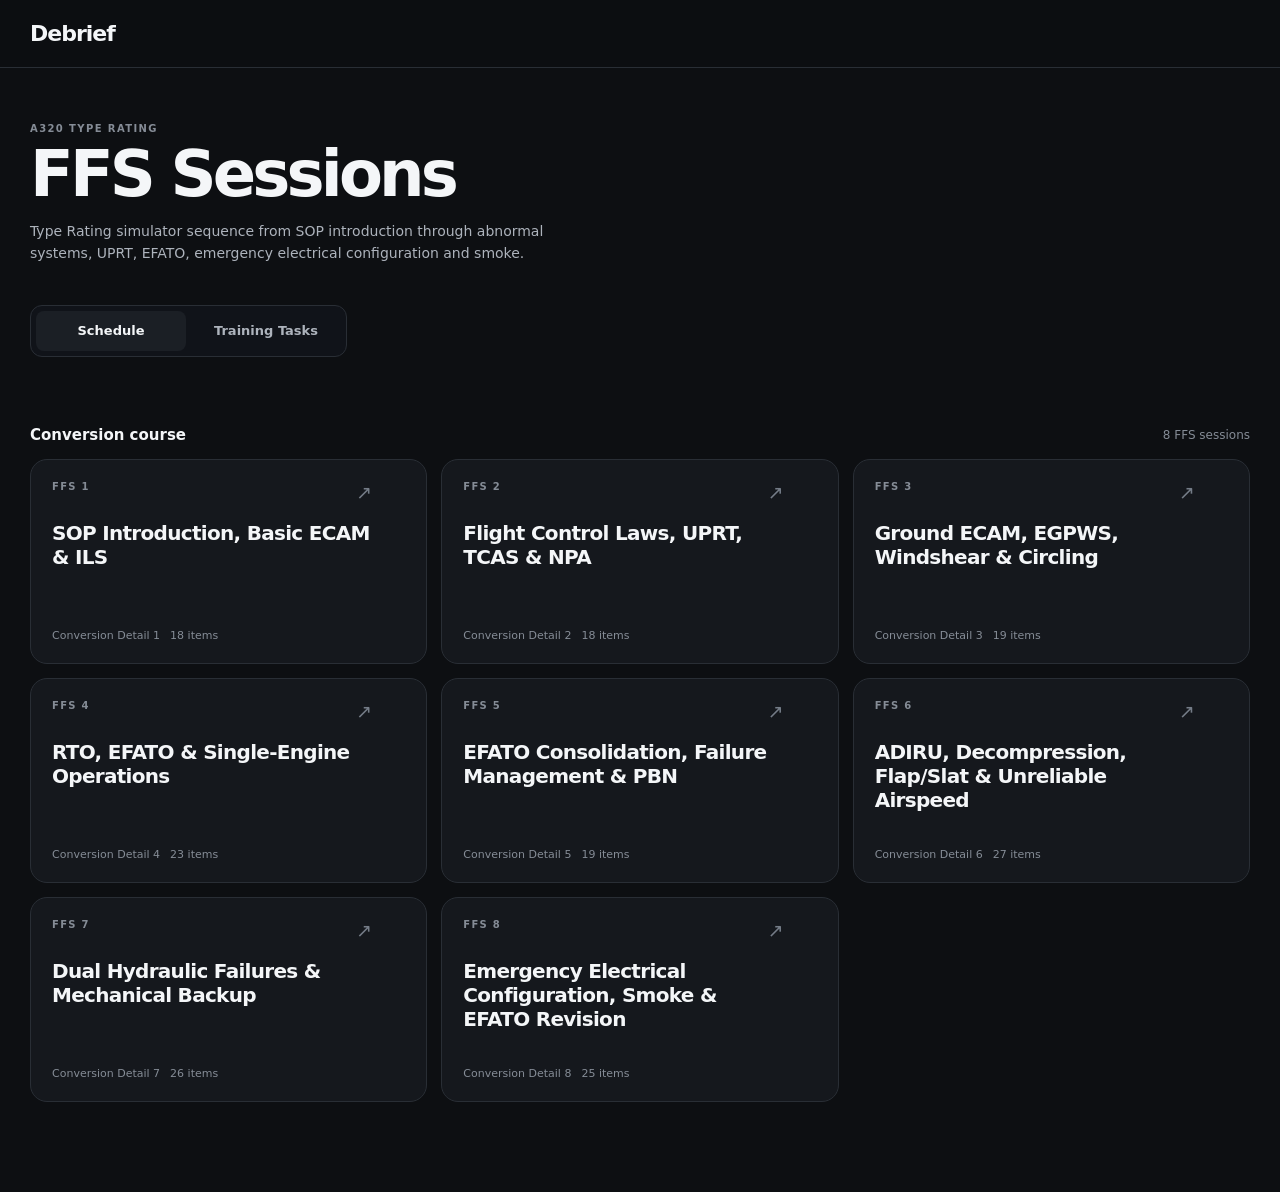
==== demo.html @ 4d3a2e74 "Add Reveal presentation landing page" ====
<!DOCTYPE html>
<html lang="en">
<head>
<meta charset="UTF-8">
<meta
  name="viewport"
  content="width=device-width, initial-scale=1.0, viewport-fit=cover"
>
<title>Debrief</title>

<link rel="stylesheet" href="styles.css">
</head>

<body>

<header class="topbar">

  <div
    class="brand"
    id="brand"
  >
    Debrief
  </div>

  <div class="top-actions">

    <button
      class="btn ghost"
      id="dashboardButton"
      style="display:none"
    >
      Dashboard
    </button>

  </div>

</header>


<main>


<!-- ================================================= -->
<!-- DASHBOARD -->
<!-- ================================================= -->

<section
  id="dashboardView"
  class="view active"
>

<div class="dashboard">

  <div class="hero">

    <div class="eyebrow">
      A320 Type Rating
    </div>

    <h1>
      FFS Sessions
    </h1>

    <p>
      Type Rating simulator sequence from SOP introduction
      through abnormal systems, UPRT, EFATO,
      emergency electrical configuration and smoke.
    </p>

  </div>


  <div
    class="dashboard-tabs"
    role="tablist"
    aria-label="Dashboard sections"
  >

    <button
      class="dashboard-tab active"
      type="button"
      data-dashboard-tab="schedule"
      role="tab"
      aria-selected="true"
    >
      Schedule
    </button>

    <button
      class="dashboard-tab"
      type="button"
      data-dashboard-tab="tasks"
      role="tab"
      aria-selected="false"
    >
      Training Tasks
    </button>

  </div>


  <section
    class="dashboard-panel active"
    id="schedulePanel"
  >

    <div class="section-head">

      <h2>
        Conversion course
      </h2>

      <span>
        8 FFS sessions
      </span>

    </div>


    <div
      class="cards"
      id="sessionCards"
    >
    </div>

  </section>


  <section
    class="dashboard-panel"
    id="tasksPanel"
  >

    <div class="section-head">

      <h2>
        Training task matrix
      </h2>

      <span id="taskCount">
      </span>

    </div>

    <div
      class="task-matrix"
      id="taskMatrix"
    >
    </div>

  </section>

</div>

</section>



<!-- ================================================= -->
<!-- SESSION -->
<!-- ================================================= -->

<section
  id="sessionView"
  class="view"
>

<div class="session-shell">


  <div class="session-head">

    <div>

      <div
        class="eyebrow"
        id="sessionEyebrow"
      >
      </div>

      <div
        class="session-title"
        id="sessionTitle"
      >
      </div>

      <div
        class="session-route"
        id="sessionRoute"
      >
      </div>

    </div>


    <div class="legend">

      <span>
        <i class="legend-dot blue"></i>
        Briefing / setup
      </span>

      <span>
        <i class="legend-dot green"></i>
        Passed
      </span>

      <span>
        <i class="legend-dot red"></i>
        Not passed
      </span>

      <span>
        <i class="legend-bar"></i>
        Reposition
      </span>

    </div>

  </div>


  <div class="mobile-scroll-hint">
    Swipe horizontally to follow the session →
  </div>


  <div
    class="timeline-scroll"
    id="timelineScroll"
  >

    <div
      class="timeline"
      id="timeline"
    >

      <div
        class="flight-area"
        id="flightArea"
      >
      </div>

    </div>

  </div>

</div>

</section>


</main>



<!-- ================================================= -->
<!-- READ ONLY SIDE PANEL -->
<!-- ================================================= -->

<aside
  class="drawer"
  id="drawer"
>

  <div class="drawer-top">

    <div>

      <div
        class="eyebrow"
        id="drawerEyebrow"
      >
      </div>

      <h3
        id="drawerTitle"
      >
      </h3>

    </div>


    <button
      class="btn icon"
      id="drawerClose"
      aria-label="Close"
    >
      ×
    </button>

  </div>


  <div
    class="drawer-body"
    id="drawerBody"
  >
  </div>

</aside>



<script src="lesson-data.js"></script>
<script src="app.js"></script>

</body>
</html>
---- styles.css ----
:root {
  --bg: #0d0f12;
  --panel: #15181d;
  --panel-hover: #1b1f25;
  --panel-soft: #111419;

  --text: #f4f6f8;
  --muted: #858c96;
  --muted-light: #adb3bc;

  --border: #292e35;
  --border-light: #373d46;

  --green: #43c982;
  --green-soft: rgba(67, 201, 130, .12);

  --red: #ef6969;
  --red-soft: rgba(239, 105, 105, .12);

  --blue: #71a8ff;
  --blue-soft: rgba(113, 168, 255, .12);

  --reposition: #8bdfb2;
  --reposition-bg: rgba(139, 223, 178, .11);

  --radius: 17px;
}

* {
  box-sizing: border-box;
}

html {
  scroll-behavior: smooth;
}

body {
  margin: 0;

  background: var(--bg);
  color: var(--text);

  font-family:
    Inter,
    ui-sans-serif,
    system-ui,
    -apple-system,
    BlinkMacSystemFont,
    "Segoe UI",
    sans-serif;
}

button {
  font: inherit;
  cursor: pointer;
  -webkit-tap-highlight-color: transparent;
}

button:focus-visible {
  outline: 2px solid var(--blue);
  outline-offset: 2px;
}

.view {
  display: none;
}

.view.active {
  display: block;
}


/* ================================================= */
/* TOP BAR */
/* ================================================= */

.topbar {
  height: 68px;

  position: sticky;
  top: 0;
  z-index: 50;

  padding: 0 30px;

  display: flex;
  align-items: center;
  justify-content: space-between;

  background: rgba(13, 15, 18, .9);

  backdrop-filter: blur(18px);

  border-bottom: 1px solid var(--border);
}

.brand {
  font-size: 22px;
  font-weight: 760;

  letter-spacing: -.045em;

  cursor: pointer;
}

.top-actions {
  display: flex;
  align-items: center;
  gap: 8px;
}

.btn {
  min-height: 39px;

  padding: 0 14px;

  border: 1px solid var(--border-light);
  border-radius: 9px;

  background: var(--panel);
  color: var(--text);

  font-weight: 650;
}

.btn:hover {
  background: var(--panel-hover);
}

.btn.ghost {
  background: transparent;
}

.btn.icon {
  width: 40px;
  padding: 0;

  display: grid;
  place-items: center;

  font-size: 20px;
}


/* ================================================= */
/* SHARED */
/* ================================================= */

.eyebrow {
  margin-bottom: 9px;

  color: var(--muted);

  font-size: 10px;
  font-weight: 760;

  text-transform: uppercase;
  letter-spacing: .14em;
}

h1 {
  margin: 0;

  font-size: clamp(40px, 5vw, 66px);

  line-height: .97;

  font-weight: 740;

  letter-spacing: -.06em;
}


/* ================================================= */
/* DASHBOARD */
/* ================================================= */

.dashboard {
  max-width: 1280px;

  margin: 0 auto;

  padding: 55px 30px 90px;
}

.hero {
  margin-bottom: 40px;
}

.hero p {
  max-width: 570px;

  margin: 15px 0 0;

  color: var(--muted-light);

  font-size: 14px;
  line-height: 1.6;
}

.dashboard-tabs {
  display: inline-grid;
  grid-template-columns: repeat(2, minmax(150px, 1fr));
  gap: 5px;
  margin: 0 0 26px;
  padding: 5px;
  border: 1px solid var(--border);
  border-radius: 12px;
  background: #101319;
}

.dashboard-tab {
  min-height: 40px;
  padding: 0 16px;
  border: 0;
  border-radius: 8px;
  background: transparent;
  color: var(--muted-light);
  font-size: 13px;
  font-weight: 740;
}

.dashboard-tab.active {
  color: var(--text);
  background: var(--panel-hover);
}

.dashboard-panel {
  display: none;
}

.dashboard-panel.active {
  display: block;
}

.task-matrix {
  overflow: hidden;
  overflow-x: auto;
  border: 1px solid var(--border);
  border-radius: var(--radius);
  background: var(--panel);
}

.task-table {
  width: 100%;
  min-width: 1120px;
  border-collapse: collapse;
}

.task-table th {
  position: sticky;
  top: 68px;
  z-index: 2;
  padding: 12px 13px;
  border-bottom: 1px solid var(--border);
  background: #101319;
  color: var(--muted);
  font-size: 9px;
  font-weight: 780;
  letter-spacing: .1em;
  text-align: left;
  text-transform: uppercase;
}

.task-table td {
  padding: 12px 13px;
  border-bottom: 1px solid var(--border);
  color: var(--muted-light);
  font-size: 12px;
  line-height: 1.45;
  vertical-align: top;
}

.task-table tr:last-child td {
  border-bottom: 0;
}

.task-table strong {
  display: block;
  color: var(--text);
  font-size: 12px;
}

.task-pill {
  display: inline-flex;
  padding: 5px 8px;
  border-radius: 999px;
  background: var(--blue-soft);
  color: var(--blue);
  font-size: 10px;
  font-weight: 760;
  white-space: nowrap;
}

.section-head {
  margin: 43px 0 15px;

  display: flex;
  align-items: center;
  justify-content: space-between;
}

.section-head h2 {
  margin: 0;

  font-size: 15px;
}

.section-head span {
  color: var(--muted);

  font-size: 12px;
}

.cards {
  display: grid;

  grid-template-columns: repeat(3, minmax(0, 1fr));

  gap: 14px;
}

.sim-card {
  min-height: 205px;

  padding: 21px;

  display: flex;
  flex-direction: column;
  justify-content: space-between;

  border: 1px solid var(--border);

  border-radius: var(--radius);

  background: var(--panel);
  color: var(--text);

  text-align: left;

  transition: .18s ease;
}

.sim-card:hover {
  transform: translateY(-2px);

  background: var(--panel-hover);

  border-color: #3c424b;
}

.card-top {
  display: flex;
  justify-content: space-between;
  align-items: flex-start;

  gap: 12px;
}

.ffs-number {
  color: var(--muted);

  font-size: 10px;
  font-weight: 760;

  letter-spacing: .13em;

  text-transform: uppercase;
}

.arrow {
  color: #747c87;

  font-size: 19px;
}

.card-title {
  max-width: 320px;

  margin-top: 18px;

  font-size: 20px;
  line-height: 1.2;

  font-weight: 710;

  letter-spacing: -.035em;
}

.card-bottom {
  display: flex;
  justify-content: space-between;

  gap: 10px;

  color: var(--muted);

  font-size: 11px;
}


/* ================================================= */
/* SESSION HEADER */
/* ================================================= */

.session-shell {
  min-height: calc(100vh - 68px);
}

.session-head {
  min-height: 110px;

  padding: 22px 30px 18px;

  display: flex;
  align-items: flex-end;
  justify-content: space-between;

  gap: 24px;

  border-bottom: 1px solid var(--border);
}

.session-title {
  max-width: 860px;

  font-size: 27px;
  line-height: 1.12;

  font-weight: 730;

  letter-spacing: -.045em;
}

.session-route {
  margin-top: 6px;

  color: var(--muted);

  font-size: 12px;
}

.legend {
  display: flex;
  align-items: center;

  gap: 15px;

  color: var(--muted);

  font-size: 11px;

  white-space: nowrap;
}

.legend-dot {
  width: 8px;
  height: 8px;

  display: inline-block;

  margin-right: 5px;

  border-radius: 50%;
}

.legend-dot.blue {
  background: var(--blue);
}

.legend-dot.green {
  background: var(--green);
}

.legend-dot.red {
  background: var(--red);
}

.legend-bar {
  width: 15px;
  height: 4px;

  display: inline-block;

  margin-right: 5px;

  border-radius: 4px;

  background: var(--reposition);
}

.mobile-scroll-hint {
  display: none;
}


/* ================================================= */
/* FLIGHT TIMELINE */
/* ================================================= */

.timeline-scroll {
  width: 100%;

  overflow-x: auto;
  overflow-y: hidden;

  -webkit-overflow-scrolling: touch;

  scrollbar-width: thin;
  scrollbar-color: #3a4048 transparent;
}

.timeline {
  position: relative;

  min-height: 700px;

  padding:
    36px
    70px
    80px;
}

.flight-area {
  position: relative;

  height: 590px;
}


/* ================================================= */
/* PRE-SIM */
/* ================================================= */

.preflight-zone {
  position: absolute;

  left: 0;
  top: 0;

  width: 360px;
  height: 590px;

  border-right: 1px dashed #343a43;
}

.preflight-label {
  position: absolute;

  top: 2px;
  left: 12px;

  color: #69717b;

  font-size: 9px;
  font-weight: 760;

  text-transform: uppercase;

  letter-spacing: .12em;
}

.setup-block {
  position: absolute;
  left: 22px;
  top: 76px;
  width: 310px;
  min-height: 370px;
  padding: 16px;
  border: 1px solid var(--border-light);
  border-radius: 12px;
  background: rgba(21, 24, 29, .96);
  box-shadow: 0 12px 28px rgba(0, 0, 0, .18);
  z-index: 12;
}

.pre-sim-tabs {
  display: grid;
  grid-template-columns: 1fr 1fr;
  gap: 5px;
  margin-bottom: 14px;
  padding: 4px;
  border: 1px solid var(--border);
  border-radius: 10px;
  background: #101319;
}

.pre-sim-tab {
  min-height: 34px;
  border: 0;
  border-radius: 7px;
  background: transparent;
  color: var(--muted-light);
  font-size: 12px;
  font-weight: 740;
}

.pre-sim-tab.active {
  color: var(--text);
  background: var(--panel-hover);
}

.pre-sim-panel {
  display: none;
}

.pre-sim-panel.active {
  display: block;
}

.setup-mini-list {
  display: grid;
  gap: 8px;
}

.setup-mini-row {
  display: grid;
  grid-template-columns: 84px 1fr;
  gap: 10px;
  padding-top: 8px;
  border-top: 1px solid rgba(255, 255, 255, .07);
}

.setup-mini-row:first-child {
  padding-top: 0;
  border-top: 0;
}

.setup-mini-key {
  color: var(--muted);
  font-size: 9px;
  font-weight: 760;
  text-transform: uppercase;
}

.setup-mini-value {
  color: var(--muted-light);
  font-size: 12px;
  line-height: 1.42;
}

.origin-label {
  position: absolute;

  left: 330px;
  bottom: 30px;

  z-index: 8;
}

.destination-label {
  position: absolute;

  right: 10px;
  bottom: 30px;

  z-index: 8;

  text-align: right;
}

.airport-code {
  font-size: 22px;

  font-weight: 740;

  letter-spacing: -.04em;
}

.airport-city {
  margin-top: 3px;

  color: var(--muted);

  font-size: 10px;
}


/* ================================================= */
/* FLIGHT SEGMENTS */
/* ================================================= */

.segment {
  position: absolute;

  top: 0;

  height: 500px;
}

.segment-stage-row {
  position: absolute;

  left: 0;
  right: 0;
  top: 0;

  height: 55px;

  display: grid;
}

.segment-stage {
  position: relative;

  padding:
    0
    8px
    11px;

  display: flex;
  align-items: flex-end;

  color: #727a84;

  font-size: 8px;
  font-weight: 760;

  text-transform: uppercase;

  letter-spacing: .09em;

  white-space: nowrap;
}

.segment-stage:not(:last-child)::after {
  content: "";

  position: absolute;

  right: 0;
  top: 34px;

  height: 400px;

  border-right: 1px dashed #30363e;

  pointer-events: none;
}


/* ================================================= */
/* PATH */
/* ================================================= */

.flight-svg {
  position: absolute;

  left: 0;
  top: 54px;

  width: 100%;
  height: 480px;

  overflow: visible;

  pointer-events: none;
}

.flight-path-shadow {
  fill: none;

  stroke: #22272e;

  stroke-width: 1;

  stroke-dasharray: 5 8;
}

.flight-path {
  fill: none;

  stroke: #4a515b;

  stroke-width: 2;

  stroke-linecap: round;
  stroke-linejoin: round;
}


/* ================================================= */
/* EVENTS */
/* ================================================= */

.event {
  position: absolute;

  width: 156px;

  padding: 0;

  transform: translate(-50%, -50%);

  border: 0;

  background: transparent;

  color: var(--text);

  text-align: center;

  z-index: 15;
}

.event-dot {
  width: 17px;
  height: 17px;

  margin: 0 auto;

  border: 4px solid var(--bg);

  border-radius: 50%;

  background: #747c86;

  box-shadow: 0 0 0 1px #626a75;
}

.event.pass .event-dot {
  background: var(--green);

  box-shadow: 0 0 0 1px var(--green);
}

.event.fail .event-dot {
  background: var(--red);

  box-shadow: 0 0 0 1px var(--red);
}

.event.info .event-dot {
  background: var(--blue);

  box-shadow: 0 0 0 1px var(--blue);
}

.event-title {
  display: inline-block;

  max-width: 150px;

  margin-top: 9px;

  padding: 4px 6px;

  border-radius: 6px;

  background: rgba(13, 15, 18, .96);

  font-size: 10px;
  line-height: 1.25;

  font-weight: 680;
}

.event-sub {
  margin-top: 3px;

  color: var(--muted);

  font-size: 9px;
}


/* ================================================= */
/* REPOSITION */
/* ================================================= */

.reposition-divider {
  position: absolute;

  top: 7px;
  bottom: 14px;

  width: 4px;

  transform: translateX(-50%);

  border-radius: 5px;

  background: var(--reposition);

  z-index: 18;
}

.reposition-pill {
  position: absolute;

  top: 5px;
  left: 50%;

  transform: translateX(-50%);

  padding: 5px 8px;

  border: 1px solid rgba(139, 223, 178, .25);

  border-radius: 999px;

  background: #15231c;

  color: var(--reposition);

  font-size: 8px;
  font-weight: 760;

  text-transform: uppercase;
  letter-spacing: .09em;

  white-space: nowrap;
}


/* ================================================= */
/* SIDE PANEL */
/* ================================================= */

.drawer {
  position: fixed;

  top: 0;
  right: 0;
  bottom: 0;

  z-index: 100;

  width: min(500px, 95vw);

  display: flex;
  flex-direction: column;

  background: #13161a;

  border-left: 1px solid var(--border);

  transform: translateX(101%);

  transition: .25s ease;
}

.drawer.open {
  transform: translateX(0);
}

.drawer-top {
  padding: 24px 24px 18px;

  display: flex;
  align-items: flex-start;
  justify-content: space-between;

  gap: 15px;

  border-bottom: 1px solid var(--border);
}

.drawer h3 {
  margin: 5px 0 0;

  font-size: 24px;
  line-height: 1.15;

  font-weight: 720;

  letter-spacing: -.04em;
}

.drawer-body {
  flex: 1;

  padding: 22px 24px 35px;

  overflow-y: auto;
}

.field {
  margin-bottom: 28px;
}

.field-label {
  margin-bottom: 9px;

  color: var(--muted);

  font-size: 9px;
  font-weight: 760;

  text-transform: uppercase;

  letter-spacing: .11em;
}


/* ================================================= */
/* DETAIL PANELS */
/* ================================================= */

.detail-list {
  display: grid;

  gap: 8px;
}

.detail-row {
  padding: 12px 13px;

  display: grid;

  grid-template-columns:
    minmax(115px, .7fr)
    minmax(0, 1.3fr);

  gap: 14px;

  border: 1px solid var(--border);

  border-radius: 10px;

  background: var(--panel-soft);
}

.detail-key {
  color: var(--muted);

  font-size: 9px;
  font-weight: 750;

  text-transform: uppercase;

  letter-spacing: .07em;
}

.detail-value {
  color: var(--text);

  font-size: 13px;
  line-height: 1.45;
}

.readonly-comments {
  padding: 15px 16px;

  border: 1px solid var(--border);

  border-radius: 11px;

  background: var(--panel-soft);

  color: #d5d9df;

  font-size: 13px;
  line-height: 1.65;
}


/* ================================================= */
/* ATTEMPTS */
/* ================================================= */

.attempts {
  overflow: hidden;

  border: 1px solid var(--border);

  border-radius: 11px;

  background: var(--panel-soft);
}

.attempts table {
  width: 100%;

  border-collapse: collapse;
}

.attempts th {
  padding: 10px 12px;

  background: var(--panel);

  border-bottom: 1px solid var(--border);

  color: var(--muted);

  font-size: 9px;
  font-weight: 760;

  text-align: left;

  text-transform: uppercase;

  letter-spacing: .08em;
}

.attempts td {
  padding: 12px;

  border-bottom: 1px solid var(--border);

  font-size: 12px;
}

.attempts tr:last-child td {
  border-bottom: 0;
}

.status {
  display: inline-flex;

  padding: 5px 8px;

  border-radius: 999px;

  font-size: 10px;
  font-weight: 740;
}

.status.pass {
  color: var(--green);

  background: var(--green-soft);
}

.status.fail {
  color: var(--red);

  background: var(--red-soft);
}


/* ================================================= */
/* TABLET */
/* ================================================= */

@media (max-width: 950px) {
  .cards {
    grid-template-columns: 1fr 1fr;
  }

  .legend {
    display: none;
  }
}


/* ================================================= */
/* MOBILE */
/* ================================================= */

@media (max-width: 650px) {
  .topbar {
    height: calc(62px + env(safe-area-inset-top));

    padding:
      env(safe-area-inset-top)
      14px
      0;
  }

  .brand {
    font-size: 20px;
  }

  .dashboard {
    padding:
      38px
      17px
      70px;
  }

  .cards {
    grid-template-columns: 1fr;
  }

  .sim-card {
    min-height: 180px;
  }

  .session-head {
    min-height: 105px;

    padding: 17px;
  }

  .session-title {
    font-size: 21px;
  }

  .mobile-scroll-hint {
    display: block;

    padding: 8px 17px;

    border-bottom: 1px solid var(--border);

    background: var(--panel-soft);

    color: var(--muted);

    font-size: 10px;
  }

  .timeline {
    padding:
      25px
      40px
      60px;
  }

  .event {
    width: 136px;
  }

  .event-title {
    max-width: 132px;

    font-size: 9px;
  }

  .segment-stage {
    font-size: 7px;

    letter-spacing: .06em;
  }

  .drawer {
    top: auto;

    left: 0;
    right: 0;
    bottom: 0;

    width: 100%;

    max-height: 90vh;

    border-left: 0;
    border-top: 1px solid var(--border);

    border-radius: 20px 20px 0 0;

    transform: translateY(101%);
  }

  .drawer.open {
    transform: translateY(0);
  }

  .detail-row {
    grid-template-columns: 1fr;

    gap: 5px;
  }
}
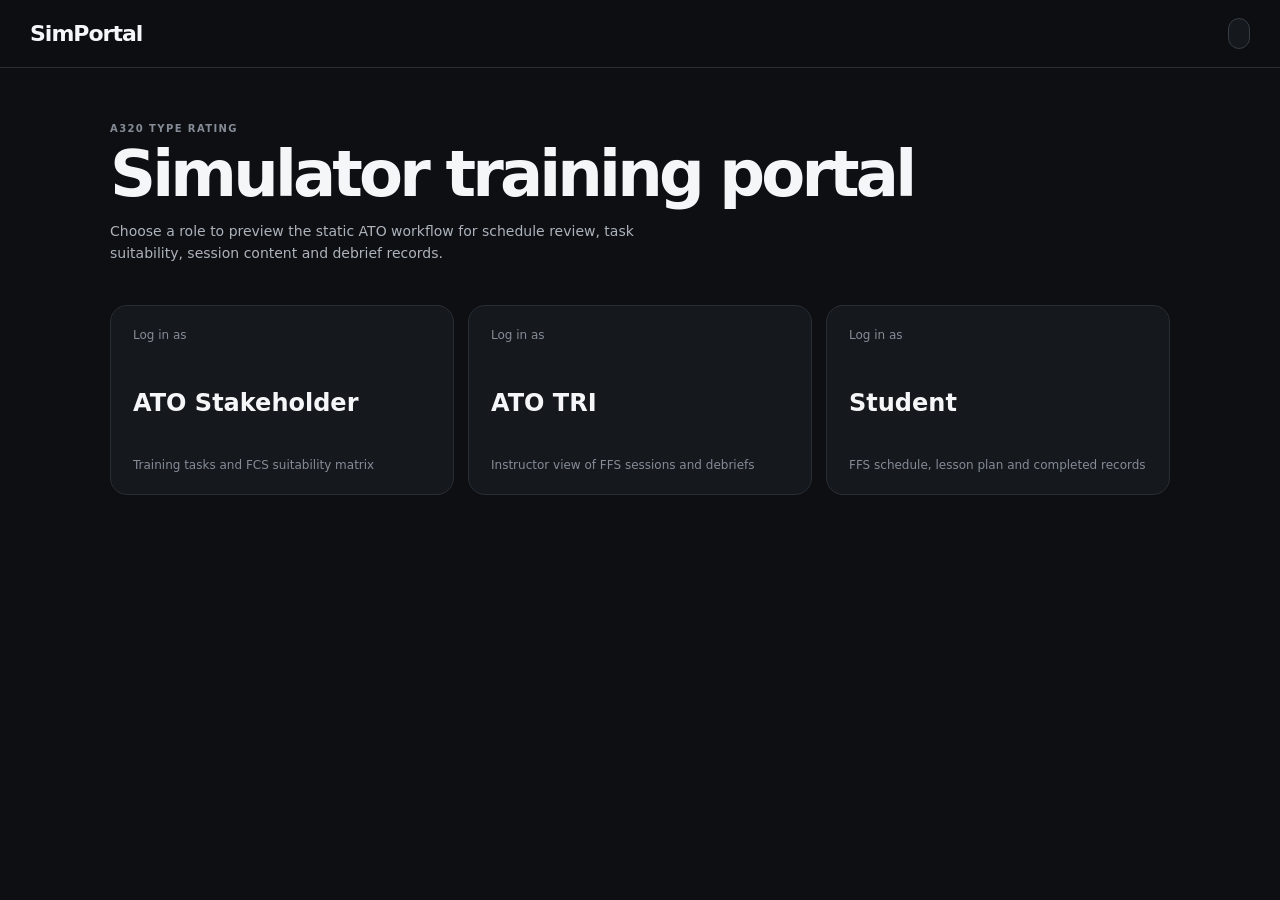
==== commit a2b78697: "Add role-based SimPortal demo" ====
--- a/demo.html
+++ b/demo.html
@@ -1,309 +1,124 @@
-<!DOCTYPE html>
+<!doctype html>
 <html lang="en">
-<head>
-<meta charset="UTF-8">
-<meta
-  name="viewport"
-  content="width=device-width, initial-scale=1.0, viewport-fit=cover"
->
-<title>Debrief</title>
+  <head>
+    <meta charset="utf-8">
+    <meta
+      name="viewport"
+      content="width=device-width, initial-scale=1.0, viewport-fit=cover"
+    >
+    <title>SimPortal Demo</title>
+    <meta
+      name="description"
+      content="Static role-based ATO simulator training portal demo."
+    >
+    <link rel="stylesheet" href="styles.css">
+  </head>
+  <body>
+    <header class="topbar">
+      <button class="brand brand-button" id="brand" type="button">SimPortal</button>
+      <div class="top-actions">
+        <span class="role-chip" id="roleChip"></span>
+      </div>
+    </header>
 
-<link rel="stylesheet" href="styles.css">
-</head>
+    <main>
+      <section id="loginView" class="view active">
+        <div class="dashboard login-dashboard">
+          <div class="hero">
+            <div class="eyebrow">A320 Type Rating</div>
+            <h1>Simulator training portal</h1>
+            <p>
+              Choose a role to preview the static ATO workflow for schedule review,
+              task suitability, session content and debrief records.
+            </p>
+          </div>
 
-<body>
+          <div class="login-grid">
+            <button class="login-card" type="button" data-role="stakeholder">
+              <span>Log in as</span>
+              <strong>ATO Stakeholder</strong>
+              <small>Training tasks and FCS suitability matrix</small>
+            </button>
 
-<header class="topbar">
+            <button class="login-card" type="button" data-role="tri">
+              <span>Log in as</span>
+              <strong>ATO TRI</strong>
+              <small>Instructor view of FFS sessions and debriefs</small>
+            </button>
 
-  <div
-    class="brand"
-    id="brand"
-  >
-    Debrief
-  </div>
+            <button class="login-card" type="button" data-role="student">
+              <span>Log in as</span>
+              <strong>Student</strong>
+              <small>FFS schedule, lesson plan and completed records</small>
+            </button>
+          </div>
+        </div>
+      </section>
 
-  <div class="top-actions">
+      <section id="portalView" class="view">
+        <div class="dashboard">
+          <div class="portal-head">
+            <div>
+              <div class="eyebrow" id="portalEyebrow"></div>
+              <h1 id="portalTitle"></h1>
+              <p id="portalSummary"></p>
+            </div>
+            <button class="btn ghost" type="button" id="switchRoleButton">Switch role</button>
+          </div>
 
-    <button
-      class="btn ghost"
-      id="dashboardButton"
-      style="display:none"
-    >
-      Dashboard
-    </button>
+          <section id="scheduleArea">
+            <div class="section-head">
+              <h2>FFS Schedule</h2>
+              <span>FFS 1-5 complete</span>
+            </div>
+            <div class="cards" id="sessionCards"></div>
+          </section>
 
-  </div>
+          <section id="stakeholderArea">
+            <div class="section-head">
+              <h2>Training Tasks</h2>
+              <span id="taskCount"></span>
+            </div>
+            <div class="task-matrix" id="taskMatrix"></div>
+          </section>
+        </div>
+      </section>
 
-</header>
+      <section id="sessionView" class="view">
+        <div class="session-page">
+          <div class="session-head operational-head">
+            <div>
+              <div class="eyebrow" id="sessionEyebrow"></div>
+              <div class="session-title" id="sessionTitle"></div>
+              <div class="session-route" id="sessionRoute"></div>
+            </div>
+            <button class="btn ghost" type="button" id="backToPortalButton">Back</button>
+          </div>
 
+          <div class="session-tabs" role="tablist" aria-label="Session sections">
+            <button class="session-tab active" type="button" data-session-tab="briefing">Briefing</button>
+            <button class="session-tab" type="button" data-session-tab="setup">Setup</button>
+            <button class="session-tab" type="button" data-session-tab="items">Session</button>
+            <button class="session-tab" type="button" data-session-tab="debrief">Debrief</button>
+          </div>
 
-<main>
+          <div class="session-content" id="sessionContent"></div>
+        </div>
+      </section>
+    </main>
 
+    <aside class="drawer" id="drawer">
+      <div class="drawer-top">
+        <div>
+          <div class="eyebrow" id="drawerEyebrow"></div>
+          <h3 id="drawerTitle"></h3>
+        </div>
+        <button class="btn icon" id="drawerClose" type="button" aria-label="Close">x</button>
+      </div>
+      <div class="drawer-body" id="drawerBody"></div>
+    </aside>
 
-<!-- ================================================= -->
-<!-- DASHBOARD -->
-<!-- ================================================= -->
-
-<section
-  id="dashboardView"
-  class="view active"
->
-
-<div class="dashboard">
-
-  <div class="hero">
-
-    <div class="eyebrow">
-      A320 Type Rating
-    </div>
-
-    <h1>
-      FFS Sessions
-    </h1>
-
-    <p>
-      Type Rating simulator sequence from SOP introduction
-      through abnormal systems, UPRT, EFATO,
-      emergency electrical configuration and smoke.
-    </p>
-
-  </div>
-
-
-  <div
-    class="dashboard-tabs"
-    role="tablist"
-    aria-label="Dashboard sections"
-  >
-
-    <button
-      class="dashboard-tab active"
-      type="button"
-      data-dashboard-tab="schedule"
-      role="tab"
-      aria-selected="true"
-    >
-      Schedule
-    </button>
-
-    <button
-      class="dashboard-tab"
-      type="button"
-      data-dashboard-tab="tasks"
-      role="tab"
-      aria-selected="false"
-    >
-      Training Tasks
-    </button>
-
-  </div>
-
-
-  <section
-    class="dashboard-panel active"
-    id="schedulePanel"
-  >
-
-    <div class="section-head">
-
-      <h2>
-        Conversion course
-      </h2>
-
-      <span>
-        8 FFS sessions
-      </span>
-
-    </div>
-
-
-    <div
-      class="cards"
-      id="sessionCards"
-    >
-    </div>
-
-  </section>
-
-
-  <section
-    class="dashboard-panel"
-    id="tasksPanel"
-  >
-
-    <div class="section-head">
-
-      <h2>
-        Training task matrix
-      </h2>
-
-      <span id="taskCount">
-      </span>
-
-    </div>
-
-    <div
-      class="task-matrix"
-      id="taskMatrix"
-    >
-    </div>
-
-  </section>
-
-</div>
-
-</section>
-
-
-
-<!-- ================================================= -->
-<!-- SESSION -->
-<!-- ================================================= -->
-
-<section
-  id="sessionView"
-  class="view"
->
-
-<div class="session-shell">
-
-
-  <div class="session-head">
-
-    <div>
-
-      <div
-        class="eyebrow"
-        id="sessionEyebrow"
-      >
-      </div>
-
-      <div
-        class="session-title"
-        id="sessionTitle"
-      >
-      </div>
-
-      <div
-        class="session-route"
-        id="sessionRoute"
-      >
-      </div>
-
-    </div>
-
-
-    <div class="legend">
-
-      <span>
-        <i class="legend-dot blue"></i>
-        Briefing / setup
-      </span>
-
-      <span>
-        <i class="legend-dot green"></i>
-        Passed
-      </span>
-
-      <span>
-        <i class="legend-dot red"></i>
-        Not passed
-      </span>
-
-      <span>
-        <i class="legend-bar"></i>
-        Reposition
-      </span>
-
-    </div>
-
-  </div>
-
-
-  <div class="mobile-scroll-hint">
-    Swipe horizontally to follow the session →
-  </div>
-
-
-  <div
-    class="timeline-scroll"
-    id="timelineScroll"
-  >
-
-    <div
-      class="timeline"
-      id="timeline"
-    >
-
-      <div
-        class="flight-area"
-        id="flightArea"
-      >
-      </div>
-
-    </div>
-
-  </div>
-
-</div>
-
-</section>
-
-
-</main>
-
-
-
-<!-- ================================================= -->
-<!-- READ ONLY SIDE PANEL -->
-<!-- ================================================= -->
-
-<aside
-  class="drawer"
-  id="drawer"
->
-
-  <div class="drawer-top">
-
-    <div>
-
-      <div
-        class="eyebrow"
-        id="drawerEyebrow"
-      >
-      </div>
-
-      <h3
-        id="drawerTitle"
-      >
-      </h3>
-
-    </div>
-
-
-    <button
-      class="btn icon"
-      id="drawerClose"
-      aria-label="Close"
-    >
-      ×
-    </button>
-
-  </div>
-
-
-  <div
-    class="drawer-body"
-    id="drawerBody"
-  >
-  </div>
-
-</aside>
-
-
-
-<script src="lesson-data.js"></script>
-<script src="app.js"></script>
-
-</body>
+    <script src="lesson-data.js"></script>
+    <script src="app.js"></script>
+  </body>
 </html>
--- a/styles.css
+++ b/styles.css
@@ -103,6 +103,26 @@
   cursor: pointer;
 }
 
+.brand-button {
+  border: 0;
+  padding: 0;
+  background: transparent;
+  color: var(--text);
+}
+
+.role-chip {
+  min-height: 31px;
+  padding: 0 10px;
+  display: inline-flex;
+  align-items: center;
+  border: 1px solid var(--border-light);
+  border-radius: 999px;
+  color: var(--muted-light);
+  background: var(--panel);
+  font-size: 12px;
+  font-weight: 720;
+}
+
 .top-actions {
   display: flex;
   align-items: center;
@@ -196,6 +216,63 @@
 
   font-size: 14px;
   line-height: 1.6;
+}
+
+.login-dashboard {
+  max-width: 1120px;
+}
+
+.login-grid {
+  display: grid;
+  grid-template-columns: repeat(3, minmax(0, 1fr));
+  gap: 14px;
+}
+
+.login-card {
+  min-height: 190px;
+  padding: 22px;
+  display: flex;
+  flex-direction: column;
+  justify-content: space-between;
+  border: 1px solid var(--border);
+  border-radius: var(--radius);
+  background: var(--panel);
+  color: var(--text);
+  text-align: left;
+}
+
+.login-card:hover {
+  background: var(--panel-hover);
+  border-color: var(--border-light);
+}
+
+.login-card span,
+.login-card small {
+  color: var(--muted);
+  font-size: 12px;
+}
+
+.login-card strong {
+  display: block;
+  margin: 14px 0 8px;
+  font-size: 24px;
+  line-height: 1.1;
+}
+
+.portal-head {
+  margin-bottom: 28px;
+  display: flex;
+  align-items: flex-start;
+  justify-content: space-between;
+  gap: 20px;
+}
+
+.portal-head p {
+  max-width: 680px;
+  margin: 14px 0 0;
+  color: var(--muted-light);
+  font-size: 14px;
+  line-height: 1.55;
 }
 
 .dashboard-tabs {
@@ -236,6 +313,8 @@
 .task-matrix {
   overflow: hidden;
   overflow-x: auto;
+  max-height: calc(100vh - 280px);
+  overflow-y: auto;
   border: 1px solid var(--border);
   border-radius: var(--radius);
   background: var(--panel);
@@ -249,7 +328,7 @@
 
 .task-table th {
   position: sticky;
-  top: 68px;
+  top: 0;
   z-index: 2;
   padding: 12px 13px;
   border-bottom: 1px solid var(--border);
@@ -349,6 +428,14 @@
   border-color: #3c424b;
 }
 
+.sim-card.complete {
+  border-color: rgba(67, 201, 130, .42);
+}
+
+.sim-card.pending {
+  border-color: rgba(255, 255, 255, .09);
+}
+
 .card-top {
   display: flex;
   justify-content: space-between;
@@ -398,13 +485,39 @@
   font-size: 11px;
 }
 
+.status-badge {
+  display: inline-flex;
+  align-items: center;
+  min-height: 24px;
+  padding: 0 8px;
+  border-radius: 999px;
+  font-size: 10px;
+  font-weight: 800;
+  white-space: nowrap;
+}
+
+.status-badge.complete {
+  color: var(--green);
+  background: var(--green-soft);
+}
+
+.status-badge.pending {
+  color: var(--muted-light);
+  background: rgba(173, 179, 188, .11);
+}
+
 
 /* ================================================= */
 /* SESSION HEADER */
 /* ================================================= */
 
-.session-shell {
+.session-shell,
+.session-page {
   min-height: calc(100vh - 68px);
+}
+
+.session-page {
+  background: var(--bg);
 }
 
 .session-head {
@@ -419,6 +532,198 @@
   gap: 24px;
 
   border-bottom: 1px solid var(--border);
+}
+
+.operational-head {
+  position: sticky;
+  top: 68px;
+  z-index: 15;
+  background: rgba(13, 15, 18, .94);
+  backdrop-filter: blur(18px);
+}
+
+.session-tabs {
+  position: sticky;
+  top: 178px;
+  z-index: 14;
+  padding: 12px 30px;
+  display: grid;
+  grid-template-columns: repeat(4, minmax(150px, 1fr));
+  gap: 8px;
+  border-bottom: 1px solid var(--border);
+  background: rgba(13, 15, 18, .94);
+  backdrop-filter: blur(18px);
+}
+
+.session-tab {
+  min-height: 46px;
+  border: 1px solid var(--border);
+  border-radius: 8px;
+  background: var(--panel);
+  color: var(--muted-light);
+  font-size: 13px;
+  font-weight: 780;
+}
+
+.session-tab.active {
+  color: var(--text);
+  border-color: var(--border-light);
+  background: var(--panel-hover);
+}
+
+.session-content {
+  padding: 24px 30px 70px;
+}
+
+.info-grid,
+.debrief-grid {
+  display: grid;
+  grid-template-columns: repeat(3, minmax(0, 1fr));
+  gap: 12px;
+}
+
+.info-block,
+.debrief-card {
+  min-height: 126px;
+  padding: 16px;
+  border: 1px solid var(--border);
+  border-radius: 8px;
+  background: var(--panel);
+}
+
+.info-block span,
+.debrief-card span,
+.matrix-summary span {
+  display: block;
+  margin-bottom: 9px;
+  color: var(--muted);
+  font-size: 9px;
+  font-weight: 780;
+  letter-spacing: .1em;
+  text-transform: uppercase;
+}
+
+.info-block strong,
+.debrief-card strong,
+.matrix-summary strong {
+  color: var(--text);
+  font-size: 14px;
+  line-height: 1.45;
+}
+
+.debrief-card p {
+  margin: 12px 0 0;
+  color: var(--muted-light);
+  font-size: 13px;
+  line-height: 1.55;
+}
+
+.result-pass {
+  color: var(--green) !important;
+}
+
+.result-pending {
+  color: var(--muted-light) !important;
+}
+
+.session-table-wrap {
+  max-height: calc(100vh - 270px);
+  overflow: auto;
+  border: 1px solid var(--border);
+  border-radius: 8px;
+  background: var(--panel);
+}
+
+.session-table,
+.fcs-table {
+  width: 100%;
+  border-collapse: collapse;
+}
+
+.session-table th,
+.fcs-table th {
+  position: sticky;
+  top: 0;
+  z-index: 3;
+  padding: 12px;
+  border-bottom: 1px solid var(--border);
+  background: #101319;
+  color: var(--muted);
+  font-size: 9px;
+  font-weight: 780;
+  letter-spacing: .1em;
+  text-align: left;
+  text-transform: uppercase;
+}
+
+.session-table td,
+.fcs-table td {
+  padding: 12px;
+  border-bottom: 1px solid var(--border);
+  color: var(--muted-light);
+  font-size: 12px;
+  line-height: 1.45;
+  vertical-align: top;
+}
+
+.session-table strong,
+.fcs-table strong {
+  display: block;
+  color: var(--text);
+}
+
+.session-table small {
+  display: block;
+  margin-top: 5px;
+  color: var(--muted);
+}
+
+.row-complete strong {
+  color: var(--green);
+}
+
+.row-pending strong {
+  color: var(--muted-light);
+}
+
+.phase-pill {
+  display: inline-flex;
+  padding: 5px 8px;
+  border-radius: 999px;
+  background: rgba(113, 168, 255, .11);
+  color: var(--blue);
+  font-size: 10px;
+  font-weight: 760;
+  white-space: nowrap;
+}
+
+.task-row {
+  cursor: pointer;
+}
+
+.task-row:hover td {
+  background: rgba(255, 255, 255, .035);
+}
+
+.matrix-summary {
+  display: grid;
+  grid-template-columns: 1fr 1fr;
+  gap: 10px;
+  margin-bottom: 16px;
+}
+
+.matrix-summary div {
+  padding: 13px;
+  border: 1px solid var(--border);
+  border-radius: 8px;
+  background: var(--panel-soft);
+}
+
+.fcs-table-wrap {
+  max-height: 58vh;
+  overflow: auto;
+  border: 1px solid var(--border);
+  border-radius: 8px;
 }
 
 .session-title {
@@ -1135,7 +1440,10 @@
 /* ================================================= */
 
 @media (max-width: 950px) {
-  .cards {
+  .cards,
+  .login-grid,
+  .info-grid,
+  .debrief-grid {
     grid-template-columns: 1fr 1fr;
   }
 
@@ -1174,6 +1482,17 @@
     grid-template-columns: 1fr;
   }
 
+  .login-grid,
+  .info-grid,
+  .debrief-grid,
+  .matrix-summary {
+    grid-template-columns: 1fr;
+  }
+
+  .portal-head {
+    display: grid;
+  }
+
   .sim-card {
     min-height: 180px;
   }
@@ -1186,6 +1505,20 @@
 
   .session-title {
     font-size: 21px;
+  }
+
+  .session-tabs {
+    top: calc(62px + env(safe-area-inset-top));
+    padding: 10px 17px;
+    grid-template-columns: repeat(2, minmax(0, 1fr));
+  }
+
+  .session-content {
+    padding: 18px 17px 60px;
+  }
+
+  .session-table-wrap {
+    max-height: calc(100vh - 250px);
   }
 
   .mobile-scroll-hint {
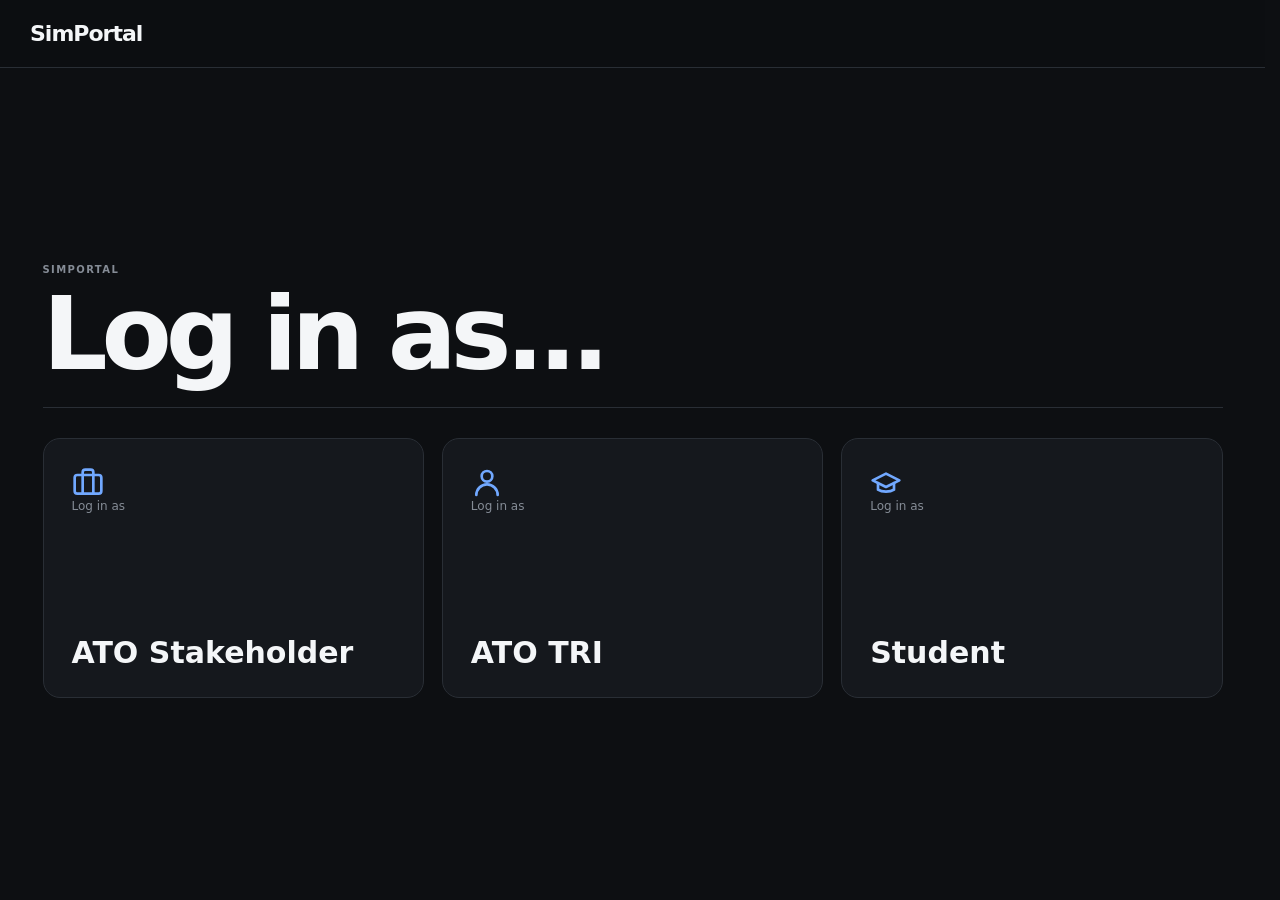
==== commit 4883fa57: "Expand stakeholder portal demo" ====
--- a/demo.html
+++ b/demo.html
@@ -14,6 +14,45 @@
     <link rel="stylesheet" href="styles.css">
   </head>
   <body>
+    <svg class="icon-sprite" aria-hidden="true">
+      <symbol id="icon-user" viewBox="0 0 24 24">
+        <path d="M20 21a8 8 0 0 0-16 0"></path>
+        <circle cx="12" cy="7" r="4"></circle>
+      </symbol>
+      <symbol id="icon-briefcase" viewBox="0 0 24 24">
+        <path d="M16 20V4a2 2 0 0 0-2-2h-4a2 2 0 0 0-2 2v16"></path>
+        <rect x="2" y="6" width="20" height="14" rx="2"></rect>
+      </symbol>
+      <symbol id="icon-graduation" viewBox="0 0 24 24">
+        <path d="M22 10 12 5 2 10l10 5 10-5Z"></path>
+        <path d="M6 12v5c3 2 9 2 12 0v-5"></path>
+      </symbol>
+      <symbol id="icon-plus" viewBox="0 0 24 24">
+        <path d="M5 12h14"></path>
+        <path d="M12 5v14"></path>
+      </symbol>
+      <symbol id="icon-plane" viewBox="0 0 24 24">
+        <path d="M17.8 19.2 16 11l3.5-3.5c1.1-1.1 1.4-2.7.7-3.4s-2.3-.4-3.4.7L13 8.3 4.8 6.5 3.5 7.8l6.7 3.3-3.5 3.5-2.3-.4-1 1 3.3 2 2 3.3 1-1-.4-2.3 3.5-3.5 3.3 6.7 1.7-1.2Z"></path>
+      </symbol>
+      <symbol id="icon-monitor" viewBox="0 0 24 24">
+        <rect x="3" y="4" width="18" height="12" rx="2"></rect>
+        <path d="M8 20h8"></path>
+        <path d="M12 16v4"></path>
+      </symbol>
+      <symbol id="icon-list" viewBox="0 0 24 24">
+        <path d="M8 6h13"></path>
+        <path d="M8 12h13"></path>
+        <path d="M8 18h13"></path>
+        <path d="M3 6h.01"></path>
+        <path d="M3 12h.01"></path>
+        <path d="M3 18h.01"></path>
+      </symbol>
+      <symbol id="icon-clipboard" viewBox="0 0 24 24">
+        <rect x="8" y="2" width="8" height="4" rx="1"></rect>
+        <path d="M16 4h2a2 2 0 0 1 2 2v14a2 2 0 0 1-2 2H6a2 2 0 0 1-2-2V6a2 2 0 0 1 2-2h2"></path>
+      </symbol>
+    </svg>
+
     <header class="topbar">
       <button class="brand brand-button" id="brand" type="button">SimPortal</button>
       <div class="top-actions">
@@ -23,33 +62,29 @@
 
     <main>
       <section id="loginView" class="view active">
-        <div class="dashboard login-dashboard">
-          <div class="hero">
-            <div class="eyebrow">A320 Type Rating</div>
-            <h1>Simulator training portal</h1>
-            <p>
-              Choose a role to preview the static ATO workflow for schedule review,
-              task suitability, session content and debrief records.
-            </p>
+        <div class="login-screen">
+          <div class="login-hero">
+            <div class="eyebrow">SimPortal</div>
+            <h1>Log in as...</h1>
           </div>
 
           <div class="login-grid">
             <button class="login-card" type="button" data-role="stakeholder">
+              <svg class="icon"><use href="#icon-briefcase"></use></svg>
               <span>Log in as</span>
               <strong>ATO Stakeholder</strong>
-              <small>Training tasks and FCS suitability matrix</small>
             </button>
 
             <button class="login-card" type="button" data-role="tri">
+              <svg class="icon"><use href="#icon-user"></use></svg>
               <span>Log in as</span>
               <strong>ATO TRI</strong>
-              <small>Instructor view of FFS sessions and debriefs</small>
             </button>
 
             <button class="login-card" type="button" data-role="student">
+              <svg class="icon"><use href="#icon-graduation"></use></svg>
               <span>Log in as</span>
               <strong>Student</strong>
-              <small>FFS schedule, lesson plan and completed records</small>
             </button>
           </div>
         </div>
@@ -68,18 +103,62 @@
 
           <section id="scheduleArea">
             <div class="section-head">
-              <h2>FFS Schedule</h2>
+              <h2><svg class="icon"><use href="#icon-plane"></use></svg> FFS Schedule</h2>
               <span>FFS 1-5 complete</span>
             </div>
             <div class="cards" id="sessionCards"></div>
           </section>
 
           <section id="stakeholderArea">
-            <div class="section-head">
-              <h2>Training Tasks</h2>
-              <span id="taskCount"></span>
-            </div>
-            <div class="task-matrix" id="taskMatrix"></div>
+            <div class="stakeholder-tabs" role="tablist" aria-label="ATO Stakeholder sections">
+              <button class="stakeholder-tab active" type="button" data-stakeholder-tab="inventory">
+                <svg class="icon"><use href="#icon-monitor"></use></svg>
+                Device Inventory
+              </button>
+              <button class="stakeholder-tab" type="button" data-stakeholder-tab="tasks">
+                <svg class="icon"><use href="#icon-list"></use></svg>
+                Task Matrix
+              </button>
+              <button class="stakeholder-tab" type="button" data-stakeholder-tab="programmes">
+                <svg class="icon"><use href="#icon-clipboard"></use></svg>
+                Programs
+              </button>
+            </div>
+
+            <section class="stakeholder-panel active" id="inventoryPanel">
+              <div class="section-head">
+                <h2>Device Inventory</h2>
+                <button class="add-button" type="button" data-create="device">
+                  <svg class="icon"><use href="#icon-plus"></use></svg>
+                  Device
+                </button>
+              </div>
+              <div class="device-grid" id="deviceInventory"></div>
+            </section>
+
+            <section class="stakeholder-panel" id="tasksPanel">
+              <div class="section-head">
+                <h2>Task Matrix</h2>
+                <button class="add-button" type="button" data-create="task">
+                  <svg class="icon"><use href="#icon-plus"></use></svg>
+                  Task
+                </button>
+              </div>
+              <span class="section-meta" id="taskCount"></span>
+              <div class="task-matrix" id="taskMatrix"></div>
+            </section>
+
+            <section class="stakeholder-panel" id="programmesPanel">
+              <div class="section-head">
+                <h2>Programs</h2>
+                <button class="add-button" type="button" data-create="programme">
+                  <svg class="icon"><use href="#icon-plus"></use></svg>
+                  Program
+                </button>
+              </div>
+              <div class="programme-grid" id="programmeList"></div>
+              <div class="programme-preview" id="programmePreview"></div>
+            </section>
           </section>
         </div>
       </section>
--- a/styles.css
+++ b/styles.css
@@ -32,6 +32,7 @@
 
 html {
   scroll-behavior: smooth;
+  scrollbar-gutter: stable;
 }
 
 body {
@@ -48,6 +49,24 @@
     BlinkMacSystemFont,
     "Segoe UI",
     sans-serif;
+}
+
+.icon-sprite {
+  position: absolute;
+  width: 0;
+  height: 0;
+  overflow: hidden;
+}
+
+.icon {
+  width: 18px;
+  height: 18px;
+  flex: 0 0 auto;
+  stroke: currentColor;
+  stroke-width: 2;
+  fill: none;
+  stroke-linecap: round;
+  stroke-linejoin: round;
 }
 
 button {
@@ -123,6 +142,10 @@
   font-weight: 720;
 }
 
+.role-chip:empty {
+  display: none;
+}
+
 .top-actions {
   display: flex;
   align-items: center;
@@ -218,19 +241,35 @@
   line-height: 1.6;
 }
 
-.login-dashboard {
-  max-width: 1120px;
+.login-screen {
+  min-height: calc(100vh - 68px);
+  width: min(1180px, calc(100% - 60px));
+  margin: 0 auto;
+  padding: 84px 0 90px;
+  display: grid;
+  align-content: center;
+}
+
+.login-hero {
+  margin-bottom: 30px;
+  padding-bottom: 24px;
+  border-bottom: 1px solid var(--border);
+}
+
+.login-hero h1 {
+  max-width: 760px;
+  font-size: clamp(58px, 8vw, 112px);
 }
 
 .login-grid {
   display: grid;
   grid-template-columns: repeat(3, minmax(0, 1fr));
-  gap: 14px;
+  gap: 18px;
 }
 
 .login-card {
-  min-height: 190px;
-  padding: 22px;
+  min-height: 260px;
+  padding: 28px;
   display: flex;
   flex-direction: column;
   justify-content: space-between;
@@ -254,9 +293,15 @@
 
 .login-card strong {
   display: block;
-  margin: 14px 0 8px;
-  font-size: 24px;
+  margin: auto 0 0;
+  font-size: 30px;
   line-height: 1.1;
+}
+
+.login-card .icon {
+  width: 32px;
+  height: 32px;
+  color: var(--blue);
 }
 
 .portal-head {
@@ -273,6 +318,209 @@
   color: var(--muted-light);
   font-size: 14px;
   line-height: 1.55;
+}
+
+#scheduleArea {
+  max-width: 1080px;
+  margin: 0 auto;
+}
+
+.section-head h2 {
+  display: inline-flex;
+  align-items: center;
+  gap: 8px;
+}
+
+.section-meta {
+  display: block;
+  margin: -7px 0 13px;
+  color: var(--muted);
+  font-size: 12px;
+}
+
+.add-button {
+  min-height: 34px;
+  padding: 0 11px;
+  display: inline-flex;
+  align-items: center;
+  gap: 7px;
+  border: 1px solid var(--border-light);
+  border-radius: 8px;
+  background: var(--panel);
+  color: var(--text);
+  font-size: 12px;
+  font-weight: 760;
+}
+
+.add-button:hover {
+  background: var(--panel-hover);
+}
+
+.stakeholder-tabs {
+  display: grid;
+  grid-template-columns: repeat(3, minmax(0, 1fr));
+  gap: 8px;
+  margin-bottom: 24px;
+}
+
+.stakeholder-tab {
+  min-height: 50px;
+  padding: 0 14px;
+  display: inline-flex;
+  align-items: center;
+  justify-content: center;
+  gap: 8px;
+  border: 1px solid var(--border);
+  border-radius: 8px;
+  background: var(--panel);
+  color: var(--muted-light);
+  font-size: 13px;
+  font-weight: 780;
+}
+
+.stakeholder-tab.active {
+  border-color: var(--border-light);
+  background: var(--panel-hover);
+  color: var(--text);
+}
+
+.stakeholder-panel {
+  display: none;
+}
+
+.stakeholder-panel.active {
+  display: block;
+}
+
+.device-grid {
+  display: grid;
+  grid-template-columns: repeat(5, minmax(0, 1fr));
+  gap: 12px;
+}
+
+.device-card {
+  min-height: 260px;
+  padding: 16px;
+  display: flex;
+  flex-direction: column;
+  border: 1px solid var(--border);
+  border-radius: 12px;
+  background: linear-gradient(180deg, #1b1f25, #101319);
+  color: var(--text);
+  text-align: left;
+}
+
+.device-card:hover {
+  border-color: var(--blue);
+}
+
+.device-type {
+  width: max-content;
+  padding: 5px 8px;
+  border-radius: 999px;
+  background: var(--blue-soft);
+  color: var(--blue);
+  font-size: 10px;
+  font-weight: 820;
+}
+
+.device-icon {
+  width: 42px;
+  height: 42px;
+  margin: 34px 0 20px;
+  color: var(--green);
+}
+
+.device-card strong,
+.programme-card strong {
+  display: block;
+  color: var(--text);
+  font-size: 15px;
+  line-height: 1.25;
+}
+
+.device-card span,
+.programme-card span {
+  display: block;
+  margin-top: 8px;
+  color: var(--muted-light);
+  font-size: 12px;
+  line-height: 1.35;
+}
+
+.device-card small {
+  display: block;
+  margin-top: auto;
+  padding-top: 20px;
+  color: var(--muted);
+  font-size: 11px;
+  line-height: 1.4;
+}
+
+.programme-grid {
+  display: grid;
+  grid-template-columns: repeat(4, minmax(0, 1fr));
+  gap: 10px;
+}
+
+.programme-card {
+  min-height: 124px;
+  padding: 15px;
+  display: grid;
+  align-content: space-between;
+  gap: 12px;
+  border: 1px solid var(--border);
+  border-radius: 10px;
+  background: var(--panel);
+  color: var(--text);
+  text-align: left;
+}
+
+.programme-card:hover {
+  background: var(--panel-hover);
+  border-color: var(--border-light);
+}
+
+.programme-card .icon {
+  color: var(--blue);
+}
+
+.programme-preview {
+  margin-top: 22px;
+}
+
+.programme-preview-head {
+  margin-bottom: 13px;
+  padding: 14px;
+  display: flex;
+  align-items: center;
+  justify-content: space-between;
+  gap: 16px;
+  border: 1px solid var(--border);
+  border-radius: 10px;
+  background: var(--panel-soft);
+}
+
+.programme-preview-head span {
+  display: block;
+  margin-bottom: 4px;
+  color: var(--muted);
+  font-size: 9px;
+  font-weight: 780;
+  letter-spacing: .1em;
+  text-transform: uppercase;
+}
+
+.programme-preview-head strong {
+  color: var(--text);
+}
+
+.compact-cards {
+  grid-template-columns: repeat(4, minmax(0, 1fr));
+}
+
+.compact-cards .sim-card {
+  min-height: 170px;
 }
 
 .dashboard-tabs {
@@ -724,6 +972,10 @@
   overflow: auto;
   border: 1px solid var(--border);
   border-radius: 8px;
+}
+
+.drawer .info-grid {
+  grid-template-columns: 1fr;
 }
 
 .session-title {
@@ -1443,7 +1695,10 @@
   .cards,
   .login-grid,
   .info-grid,
-  .debrief-grid {
+  .debrief-grid,
+  .device-grid,
+  .programme-grid,
+  .compact-cards {
     grid-template-columns: 1fr 1fr;
   }
 
@@ -1485,8 +1740,25 @@
   .login-grid,
   .info-grid,
   .debrief-grid,
-  .matrix-summary {
+  .matrix-summary,
+  .device-grid,
+  .programme-grid,
+  .compact-cards,
+  .stakeholder-tabs {
     grid-template-columns: 1fr;
+  }
+
+  .login-screen {
+    width: min(100% - 34px, 1180px);
+    padding: 52px 0 70px;
+  }
+
+  .login-card {
+    min-height: 190px;
+  }
+
+  .login-hero h1 {
+    font-size: clamp(44px, 14vw, 74px);
   }
 
   .portal-head {
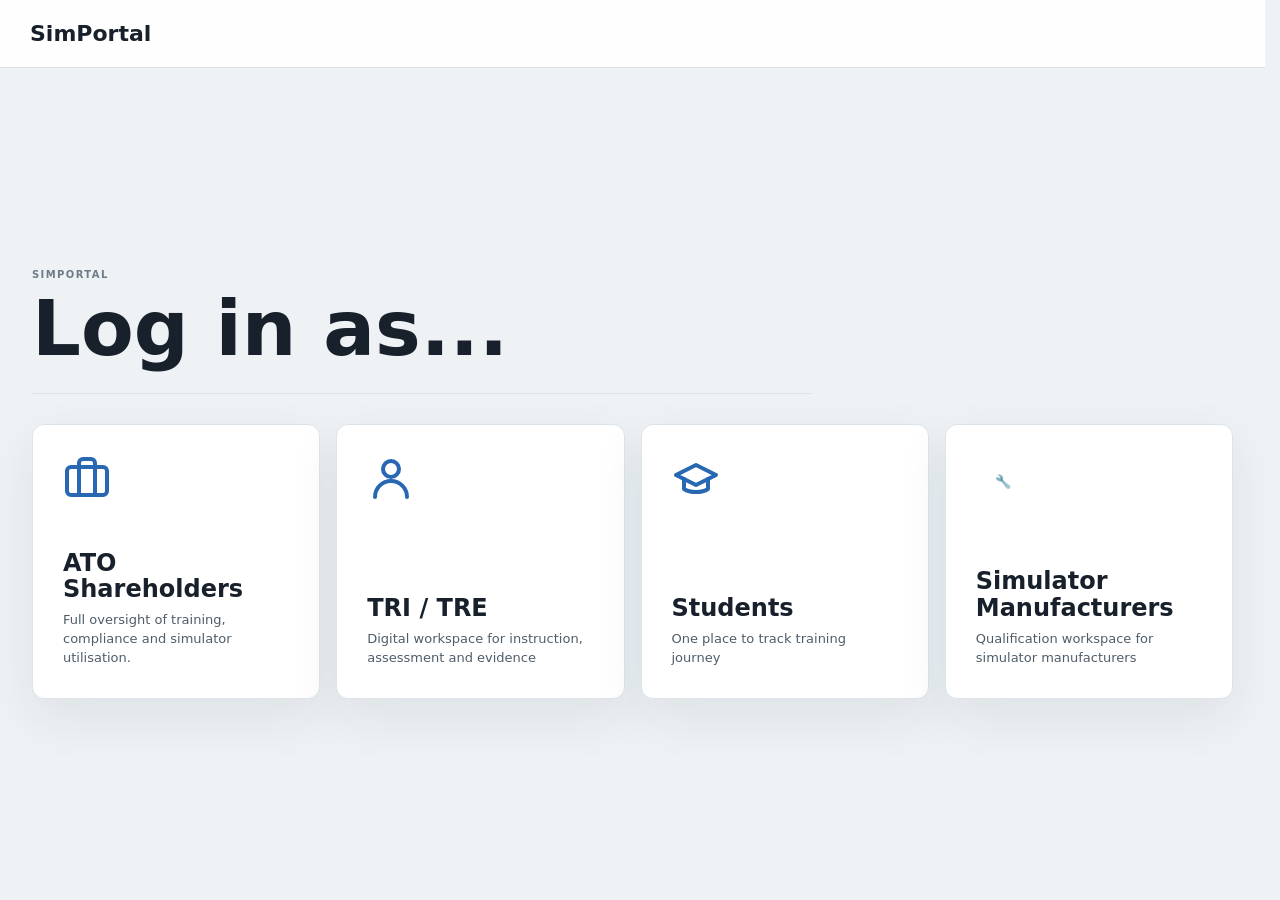
==== commit 884b354a: "Refine SimPortal role demo UX" ====
--- a/demo.html
+++ b/demo.html
@@ -51,13 +51,18 @@
         <rect x="8" y="2" width="8" height="4" rx="1"></rect>
         <path d="M16 4h2a2 2 0 0 1 2 2v14a2 2 0 0 1-2 2H6a2 2 0 0 1-2-2V6a2 2 0 0 1 2-2h2"></path>
       </symbol>
+      <symbol id="icon-check" viewBox="0 0 24 24">
+        <path d="m20 6-11 11-5-5"></path>
+      </symbol>
+      <symbol id="icon-alert" viewBox="0 0 24 24">
+        <path d="M10.3 3.9 1.8 18a2 2 0 0 0 1.7 3h17a2 2 0 0 0 1.7-3L13.7 3.9a2 2 0 0 0-3.4 0Z"></path>
+        <path d="M12 9v4"></path>
+        <path d="M12 17h.01"></path>
+      </symbol>
     </svg>
 
     <header class="topbar">
       <button class="brand brand-button" id="brand" type="button">SimPortal</button>
-      <div class="top-actions">
-        <span class="role-chip" id="roleChip"></span>
-      </div>
     </header>
 
     <main>
@@ -71,20 +76,26 @@
           <div class="login-grid">
             <button class="login-card" type="button" data-role="stakeholder">
               <svg class="icon"><use href="#icon-briefcase"></use></svg>
-              <span>Log in as</span>
-              <strong>ATO Stakeholder</strong>
+              <strong>ATO Shareholders</strong>
+              <span>Full oversight of training, compliance and simulator utilisation.</span>
             </button>
 
             <button class="login-card" type="button" data-role="tri">
               <svg class="icon"><use href="#icon-user"></use></svg>
-              <span>Log in as</span>
-              <strong>ATO TRI</strong>
+              <strong>TRI / TRE</strong>
+              <span>Digital workspace for instruction, assessment and evidence</span>
             </button>
 
             <button class="login-card" type="button" data-role="student">
               <svg class="icon"><use href="#icon-graduation"></use></svg>
-              <span>Log in as</span>
-              <strong>Student</strong>
+              <strong>Students</strong>
+              <span>One place to track training journey</span>
+            </button>
+
+            <button class="login-card" type="button" data-role="manufacturer">
+              <span class="emoji-icon" aria-hidden="true">🔧</span>
+              <strong>Simulator Manufacturers</strong>
+              <span>Qualification workspace for simulator manufacturers</span>
             </button>
           </div>
         </div>
@@ -110,7 +121,7 @@
           </section>
 
           <section id="stakeholderArea">
-            <div class="stakeholder-tabs" role="tablist" aria-label="ATO Stakeholder sections">
+            <div class="stakeholder-tabs" role="tablist" aria-label="ATO Shareholder sections">
               <button class="stakeholder-tab active" type="button" data-stakeholder-tab="inventory">
                 <svg class="icon"><use href="#icon-monitor"></use></svg>
                 Device Inventory
@@ -160,6 +171,23 @@
               <div class="programme-preview" id="programmePreview"></div>
             </section>
           </section>
+
+          <section id="manufacturerArea">
+            <div class="manufacturer-hero">
+              <div>
+                <div class="eyebrow">Qualification package</div>
+                <h2>Device → Claimed FCS → Evidence → Tests → Qualification status</h2>
+                <p>SimPortal gives simulator manufacturers one workspace to build, maintain and defend their qualification package.</p>
+              </div>
+              <div class="readiness-card">
+                <span>Qualification readiness</span>
+                <strong>82%</strong>
+                <small>18 open evidence gaps</small>
+              </div>
+            </div>
+
+            <div class="manufacturer-grid" id="manufacturerGrid"></div>
+          </section>
         </div>
       </section>
 
@@ -186,16 +214,23 @@
       </section>
     </main>
 
-    <aside class="drawer" id="drawer">
-      <div class="drawer-top">
-        <div>
-          <div class="eyebrow" id="drawerEyebrow"></div>
-          <h3 id="drawerTitle"></h3>
-        </div>
-        <button class="btn icon" id="drawerClose" type="button" aria-label="Close">x</button>
-      </div>
-      <div class="drawer-body" id="drawerBody"></div>
-    </aside>
+    <div class="modal-backdrop" id="modalBackdrop">
+      <section
+        class="modal"
+        role="dialog"
+        aria-modal="true"
+        aria-labelledby="modalTitle"
+      >
+        <div class="modal-top">
+          <div>
+            <div class="eyebrow" id="modalEyebrow"></div>
+            <h3 id="modalTitle"></h3>
+          </div>
+          <button class="btn icon" id="modalClose" type="button" aria-label="Close">x</button>
+        </div>
+        <div class="modal-body" id="modalBody"></div>
+      </section>
+    </div>
 
     <script src="lesson-data.js"></script>
     <script src="app.js"></script>
--- a/styles.css
+++ b/styles.css
@@ -1,29 +1,32 @@
 :root {
-  --bg: #0d0f12;
-  --panel: #15181d;
-  --panel-hover: #1b1f25;
-  --panel-soft: #111419;
-
-  --text: #f4f6f8;
-  --muted: #858c96;
-  --muted-light: #adb3bc;
-
-  --border: #292e35;
-  --border-light: #373d46;
-
-  --green: #43c982;
-  --green-soft: rgba(67, 201, 130, .12);
-
-  --red: #ef6969;
-  --red-soft: rgba(239, 105, 105, .12);
-
-  --blue: #71a8ff;
-  --blue-soft: rgba(113, 168, 255, .12);
+  --bg: #eef2f5;
+  --panel: #ffffff;
+  --panel-hover: #f5f8fa;
+  --panel-soft: #f8fafb;
+
+  --text: #18212b;
+  --muted: #6f7b86;
+  --muted-light: #4f5d69;
+
+  --border: #dce4ea;
+  --border-light: #c4d0da;
+
+  --green: #237a57;
+  --green-soft: rgba(35, 122, 87, .12);
+
+  --red: #c94b4b;
+  --red-soft: rgba(201, 75, 75, .12);
+
+  --blue: #2867b2;
+  --blue-soft: rgba(40, 103, 178, .12);
+
+  --amber: #ad7519;
+  --amber-soft: rgba(173, 117, 25, .14);
 
   --reposition: #8bdfb2;
   --reposition-bg: rgba(139, 223, 178, .11);
 
-  --radius: 17px;
+  --radius: 12px;
 }
 
 * {
@@ -106,7 +109,7 @@
   align-items: center;
   justify-content: space-between;
 
-  background: rgba(13, 15, 18, .9);
+  background: rgba(255, 255, 255, .9);
 
   backdrop-filter: blur(18px);
 
@@ -115,9 +118,9 @@
 
 .brand {
   font-size: 22px;
-  font-weight: 760;
-
-  letter-spacing: -.045em;
+  font-weight: 650;
+
+  letter-spacing: 0;
 
   cursor: pointer;
 }
@@ -208,9 +211,9 @@
 
   line-height: .97;
 
-  font-weight: 740;
-
-  letter-spacing: -.06em;
+  font-weight: 620;
+
+  letter-spacing: 0;
 }
 
 
@@ -974,10 +977,6 @@
   border-radius: 8px;
 }
 
-.drawer .info-grid {
-  grid-template-columns: 1fr;
-}
-
 .session-title {
   max-width: 860px;
 
@@ -1470,68 +1469,6 @@
 }
 
 
-/* ================================================= */
-/* SIDE PANEL */
-/* ================================================= */
-
-.drawer {
-  position: fixed;
-
-  top: 0;
-  right: 0;
-  bottom: 0;
-
-  z-index: 100;
-
-  width: min(500px, 95vw);
-
-  display: flex;
-  flex-direction: column;
-
-  background: #13161a;
-
-  border-left: 1px solid var(--border);
-
-  transform: translateX(101%);
-
-  transition: .25s ease;
-}
-
-.drawer.open {
-  transform: translateX(0);
-}
-
-.drawer-top {
-  padding: 24px 24px 18px;
-
-  display: flex;
-  align-items: flex-start;
-  justify-content: space-between;
-
-  gap: 15px;
-
-  border-bottom: 1px solid var(--border);
-}
-
-.drawer h3 {
-  margin: 5px 0 0;
-
-  font-size: 24px;
-  line-height: 1.15;
-
-  font-weight: 720;
-
-  letter-spacing: -.04em;
-}
-
-.drawer-body {
-  flex: 1;
-
-  padding: 22px 24px 35px;
-
-  overflow-y: auto;
-}
-
 .field {
   margin-bottom: 28px;
 }
@@ -1830,32 +1767,668 @@
     letter-spacing: .06em;
   }
 
-  .drawer {
-    top: auto;
-
-    left: 0;
-    right: 0;
-    bottom: 0;
-
-    width: 100%;
-
-    max-height: 90vh;
-
-    border-left: 0;
-    border-top: 1px solid var(--border);
-
-    border-radius: 20px 20px 0 0;
-
-    transform: translateY(101%);
-  }
-
-  .drawer.open {
-    transform: translateY(0);
-  }
-
   .detail-row {
     grid-template-columns: 1fr;
 
     gap: 5px;
   }
 }
+
+
+/* ================================================= */
+/* CURRENT DEMO OVERRIDES */
+/* ================================================= */
+
+.login-screen {
+  min-height: calc(100vh - 68px);
+  width: min(1260px, calc(100% - 64px));
+  padding: 90px 0;
+}
+
+.login-hero {
+  max-width: 780px;
+}
+
+.login-hero h1 {
+  font-size: clamp(44px, 6vw, 84px);
+  line-height: 1.04;
+}
+
+.login-grid {
+  grid-template-columns: repeat(4, minmax(0, 1fr));
+  gap: 16px;
+}
+
+.login-card {
+  min-height: 275px;
+  padding: 30px;
+  border-radius: 12px;
+  background: #ffffff;
+  box-shadow: 0 18px 50px rgba(21, 35, 48, .08);
+}
+
+.login-card .icon {
+  width: 48px;
+  height: 48px;
+  color: var(--blue);
+}
+
+.emoji-icon {
+  width: 54px;
+  height: 54px;
+  display: inline-grid;
+  place-items: center;
+  font-size: 42px;
+  line-height: 1;
+}
+
+.login-card strong {
+  margin: auto 0 9px;
+  font-size: 24px;
+  font-weight: 620;
+  letter-spacing: 0;
+}
+
+.login-card span,
+.login-card small {
+  color: var(--muted-light);
+  font-size: 13px;
+  line-height: 1.45;
+}
+
+.dashboard {
+  max-width: 1360px;
+}
+
+#scheduleArea {
+  max-width: 980px;
+}
+
+.portal-head h1 {
+  max-width: 860px;
+}
+
+.btn,
+.stakeholder-tab,
+.add-button,
+.session-tab {
+  font-weight: 650;
+}
+
+.sim-card,
+.device-card,
+.programme-card,
+.info-block,
+.matrix-summary div,
+.readonly-comments {
+  box-shadow: 0 10px 24px rgba(24, 33, 43, .04);
+}
+
+.sim-card:hover,
+.programme-card:hover,
+.device-card:hover {
+  border-color: var(--blue);
+  background: #fbfdfe;
+}
+
+.sim-card.complete {
+  border-color: rgba(35, 122, 87, .42);
+}
+
+.sim-card.in-progress {
+  border-color: var(--red);
+  box-shadow: 0 0 0 1px rgba(201, 75, 75, .18), 0 12px 30px rgba(201, 75, 75, .08);
+}
+
+.status-badge.in-progress {
+  color: var(--red);
+  background: var(--red-soft);
+}
+
+.status-badge.failed {
+  color: var(--red);
+  background: var(--red-soft);
+}
+
+.device-card {
+  background:
+    linear-gradient(180deg, rgba(40, 103, 178, .05), rgba(255, 255, 255, .96)),
+    #ffffff;
+}
+
+.programme-preview {
+  display: none;
+}
+
+.task-table th,
+.session-table th,
+.fcs-table th {
+  background: #edf3f7;
+  color: #52616f;
+}
+
+.task-row,
+.session-row {
+  cursor: pointer;
+}
+
+.task-row:hover td,
+.session-row:hover td {
+  background: #f7fafc;
+}
+
+.session-page {
+  background: #eef2f5;
+}
+
+.operational-head {
+  background: rgba(255, 255, 255, .94);
+}
+
+.session-title {
+  font-weight: 620;
+  letter-spacing: 0;
+}
+
+.session-tabs {
+  width: min(880px, calc(100% - 60px));
+  margin: 18px auto 0;
+  padding: 6px;
+  grid-template-columns: repeat(4, minmax(130px, 1fr));
+  border: 1px solid var(--border);
+  border-radius: 12px;
+  background: #ffffff;
+}
+
+.session-tabs.tri-tabs {
+  grid-template-columns: repeat(2, minmax(160px, 1fr));
+}
+
+.session-tab[hidden] {
+  display: none;
+}
+
+.session-tab {
+  min-height: 42px;
+  border: 0;
+  background: transparent;
+}
+
+.session-tab.active {
+  background: #edf3f7;
+}
+
+.session-content {
+  max-width: 1120px;
+  margin: 0 auto;
+}
+
+.a4-page {
+  width: min(820px, 100%);
+  min-height: 980px;
+  margin: 0 auto;
+  padding: 48px 54px;
+  border: 1px solid #e3e7ea;
+  background: #ffffff;
+  color: #1d2731;
+  box-shadow: 0 18px 50px rgba(20, 31, 43, .11);
+}
+
+.a4-page .page-kicker {
+  margin-bottom: 22px;
+  color: #697684;
+  font-size: 11px;
+  font-weight: 700;
+  letter-spacing: .12em;
+  text-transform: uppercase;
+}
+
+.a4-page h2 {
+  margin: 0 0 16px;
+  font-size: 30px;
+  line-height: 1.15;
+  font-weight: 640;
+  letter-spacing: 0;
+}
+
+.a4-page h3 {
+  margin: 28px 0 7px;
+  font-size: 13px;
+  font-weight: 720;
+  letter-spacing: .05em;
+  text-transform: uppercase;
+}
+
+.a4-page p,
+.a4-page li {
+  color: #34414d;
+  font-size: 14px;
+  line-height: 1.68;
+}
+
+.a4-page .lead {
+  margin-bottom: 30px;
+  font-size: 15px;
+}
+
+.briefing-flow {
+  display: grid;
+  gap: 4px;
+}
+
+.briefing-flow section {
+  padding: 0 0 8px;
+  border-bottom: 1px solid #edf1f4;
+}
+
+.reading-section ul {
+  margin: 8px 0 0;
+  padding-left: 20px;
+}
+
+.setup-sheet {
+  width: min(960px, 100%);
+  margin: 0 auto;
+}
+
+.setup-strip {
+  display: grid;
+  grid-template-columns: repeat(3, minmax(0, 1fr));
+  gap: 12px;
+}
+
+.setup-pill {
+  min-height: 104px;
+  padding: 16px;
+  border: 1px solid var(--border);
+  border-radius: 12px;
+  background: #ffffff;
+}
+
+.setup-pill span {
+  display: block;
+  margin-bottom: 10px;
+  color: var(--muted);
+  font-size: 10px;
+  font-weight: 720;
+  letter-spacing: .08em;
+  text-transform: uppercase;
+}
+
+.setup-pill strong {
+  color: var(--text);
+  font-size: 15px;
+  line-height: 1.42;
+  font-weight: 640;
+}
+
+.compact-table-wrap {
+  width: min(1040px, 100%);
+  margin: 0 auto;
+}
+
+.instructor-wrap {
+  width: min(1200px, 100%);
+  margin: 0 auto;
+}
+
+.session-table strong,
+.fcs-table strong {
+  font-weight: 640;
+}
+
+.row-complete strong {
+  color: #1f6b4d;
+}
+
+.row-pending strong {
+  color: #495763;
+}
+
+.failed strong {
+  color: var(--red);
+}
+
+.note-box,
+.result-select,
+.tries-input {
+  width: 100%;
+  border: 1px solid var(--border-light);
+  border-radius: 8px;
+  background: #ffffff;
+  color: var(--text);
+  font: inherit;
+  font-size: 12px;
+}
+
+.note-box {
+  min-height: 76px;
+  padding: 9px 10px;
+  resize: vertical;
+}
+
+.result-select,
+.tries-input {
+  min-height: 34px;
+  padding: 0 9px;
+}
+
+.tries-input {
+  max-width: 72px;
+}
+
+.modal-backdrop {
+  position: fixed;
+  inset: 0;
+  z-index: 120;
+  display: none;
+  place-items: center;
+  padding: 28px;
+  background: rgba(19, 29, 39, .38);
+  backdrop-filter: blur(4px);
+}
+
+.modal-backdrop.open {
+  display: grid;
+}
+
+.modal {
+  width: min(960px, calc(100vw - 40px));
+  max-height: min(86vh, 900px);
+  display: flex;
+  flex-direction: column;
+  overflow: hidden;
+  border: 1px solid var(--border);
+  border-radius: 14px;
+  background: #ffffff;
+  box-shadow: 0 28px 90px rgba(10, 18, 28, .24);
+}
+
+.modal-top {
+  padding: 22px 24px 18px;
+  display: flex;
+  align-items: flex-start;
+  justify-content: space-between;
+  gap: 18px;
+  border-bottom: 1px solid var(--border);
+}
+
+.modal h3 {
+  margin: 4px 0 0;
+  font-size: 24px;
+  line-height: 1.18;
+  font-weight: 640;
+}
+
+.modal-body {
+  flex: 1;
+  padding: 22px 24px 28px;
+  overflow: auto;
+}
+
+.modal-section {
+  margin-top: 18px;
+}
+
+.modal-section:first-child {
+  margin-top: 0;
+}
+
+.modal-section h4 {
+  margin: 0 0 8px;
+  color: var(--text);
+  font-size: 13px;
+  font-weight: 700;
+}
+
+.modal-section p,
+.readonly-comments {
+  color: var(--muted-light);
+}
+
+.matrix-summary.three {
+  grid-template-columns: repeat(3, minmax(0, 1fr));
+}
+
+.pill-row {
+  display: flex;
+  flex-wrap: wrap;
+  gap: 8px;
+}
+
+.plain-pill {
+  display: inline-flex;
+  align-items: center;
+  min-height: 30px;
+  padding: 0 10px;
+  border: 1px solid var(--border);
+  border-radius: 999px;
+  background: var(--panel-soft);
+  color: var(--muted-light);
+  font-size: 12px;
+}
+
+.programme-modal-head {
+  display: grid;
+  grid-template-columns: 1fr 1fr;
+  gap: 10px;
+  margin-bottom: 18px;
+}
+
+.programme-modal-head div {
+  padding: 13px;
+  border: 1px solid var(--border);
+  border-radius: 10px;
+  background: var(--panel-soft);
+}
+
+.programme-modal-head span {
+  display: block;
+  margin-bottom: 6px;
+  color: var(--muted);
+  font-size: 10px;
+  font-weight: 720;
+  letter-spacing: .08em;
+  text-transform: uppercase;
+}
+
+.programme-details {
+  display: grid;
+  gap: 10px;
+  margin-top: 18px;
+}
+
+.programme-details details {
+  border: 1px solid var(--border);
+  border-radius: 10px;
+  background: var(--panel-soft);
+}
+
+.programme-details summary {
+  padding: 13px 15px;
+  cursor: pointer;
+  font-weight: 650;
+}
+
+.programme-details .a4-page,
+.programme-details .setup-sheet,
+.programme-details .session-table-wrap {
+  width: 100%;
+  min-height: 0;
+  margin: 0;
+  box-shadow: none;
+}
+
+.programme-details .a4-page {
+  padding: 24px;
+}
+
+.manufacturer-hero {
+  display: grid;
+  grid-template-columns: minmax(0, 1fr) 260px;
+  gap: 18px;
+  align-items: stretch;
+  margin-bottom: 18px;
+  padding: 24px;
+  border: 1px solid var(--border);
+  border-radius: 14px;
+  background: #ffffff;
+}
+
+.manufacturer-hero h2 {
+  margin: 0;
+  font-size: clamp(24px, 3vw, 38px);
+  line-height: 1.15;
+  font-weight: 620;
+}
+
+.manufacturer-hero p {
+  max-width: 680px;
+  margin: 12px 0 0;
+  color: var(--muted-light);
+  font-size: 14px;
+  line-height: 1.55;
+}
+
+.readiness-card {
+  padding: 20px;
+  display: grid;
+  align-content: center;
+  border: 1px solid rgba(35, 122, 87, .22);
+  border-radius: 12px;
+  background: var(--green-soft);
+}
+
+.readiness-card span,
+.readiness-card small {
+  color: var(--muted-light);
+  font-size: 12px;
+}
+
+.readiness-card strong {
+  margin: 4px 0;
+  color: var(--green);
+  font-size: 52px;
+  line-height: 1;
+  font-weight: 650;
+}
+
+.manufacturer-grid {
+  display: grid;
+  grid-template-columns: repeat(2, minmax(0, 1fr));
+  gap: 14px;
+}
+
+.manufacturer-matrix {
+  min-height: 230px;
+  padding: 18px;
+  display: grid;
+  grid-template-columns: repeat(6, minmax(0, 1fr));
+  gap: 9px;
+  border: 1px solid var(--border);
+  border-radius: 12px;
+  background: #ffffff;
+}
+
+.manufacturer-matrix span {
+  display: grid;
+  place-items: center;
+  min-height: 38px;
+  border-radius: 8px;
+}
+
+.manufacturer-matrix .check {
+  color: var(--green);
+  background: var(--green-soft);
+}
+
+.manufacturer-matrix .gap {
+  color: var(--amber);
+  background: var(--amber-soft);
+}
+
+.manufacturer-card {
+  padding: 18px;
+  border: 1px solid var(--border);
+  border-radius: 12px;
+  background: #ffffff;
+}
+
+.manufacturer-card h3 {
+  margin: 0 0 14px;
+  font-size: 17px;
+  font-weight: 640;
+}
+
+.manufacturer-card table {
+  width: 100%;
+  border-collapse: collapse;
+}
+
+.manufacturer-card th,
+.manufacturer-card td {
+  padding: 10px 0;
+  border-top: 1px solid var(--border);
+  color: var(--muted-light);
+  font-size: 12px;
+  line-height: 1.45;
+  text-align: left;
+  vertical-align: top;
+}
+
+.manufacturer-card th {
+  width: 38%;
+  color: var(--text);
+  font-weight: 650;
+}
+
+@media (max-width: 1050px) {
+  .login-grid,
+  .device-grid,
+  .programme-grid {
+    grid-template-columns: repeat(2, minmax(0, 1fr));
+  }
+
+  .manufacturer-hero,
+  .manufacturer-grid {
+    grid-template-columns: 1fr;
+  }
+}
+
+@media (max-width: 650px) {
+  .login-grid,
+  .setup-strip,
+  .matrix-summary.three,
+  .programme-modal-head {
+    grid-template-columns: 1fr;
+  }
+
+  .login-screen {
+    width: min(100% - 34px, 1260px);
+    padding: 52px 0 70px;
+  }
+
+  .session-tabs {
+    width: calc(100% - 34px);
+    top: calc(62px + env(safe-area-inset-top));
+    grid-template-columns: repeat(2, minmax(0, 1fr));
+  }
+
+  .session-tabs.tri-tabs {
+    grid-template-columns: 1fr 1fr;
+  }
+
+  .a4-page {
+    min-height: 0;
+    padding: 30px 24px;
+  }
+
+  .modal-backdrop {
+    padding: 16px;
+  }
+
+  .modal {
+    width: calc(100vw - 32px);
+    max-height: 88vh;
+  }
+}
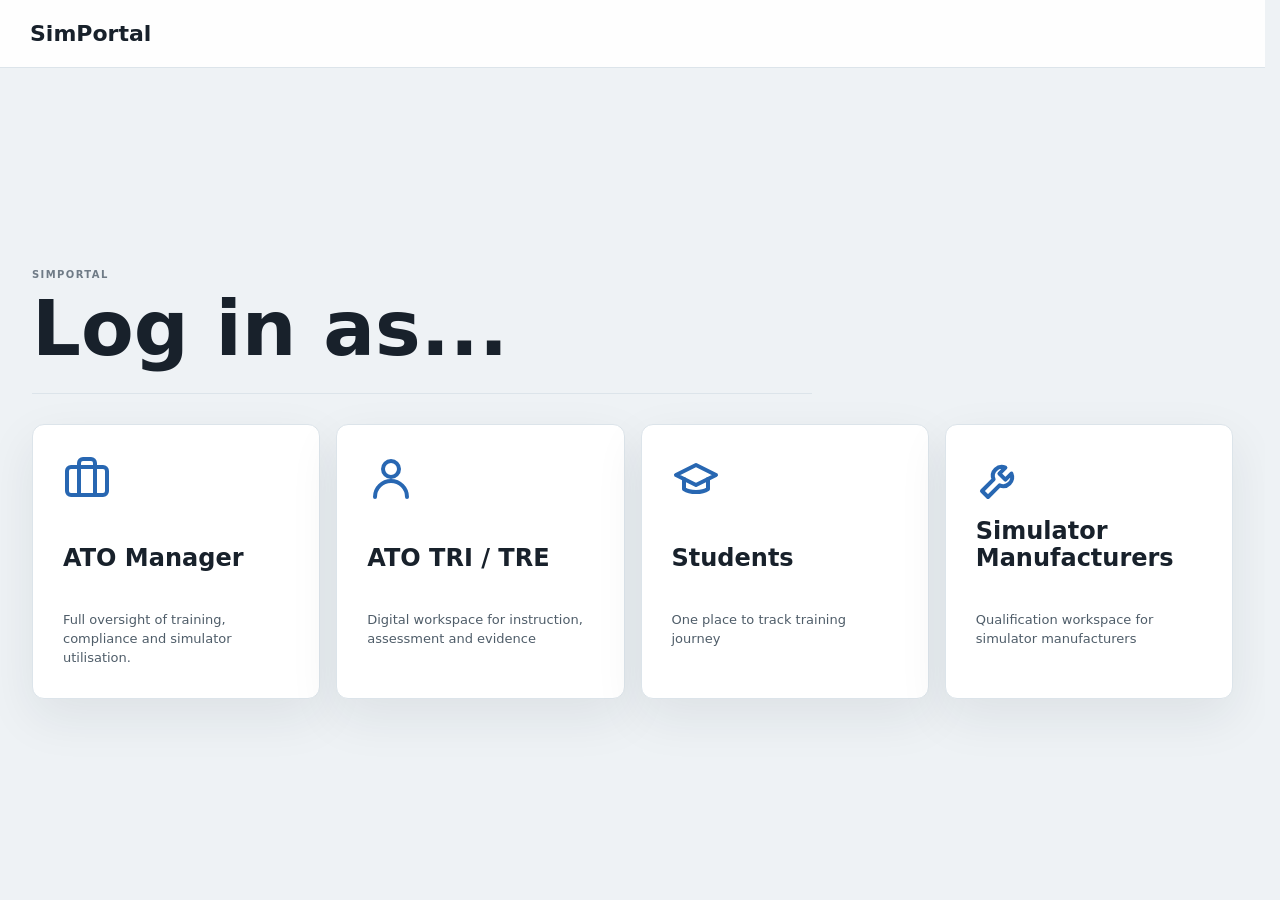
==== commit 675af685: "Polish role login and manager tabs" ====
--- a/demo.html
+++ b/demo.html
@@ -59,6 +59,9 @@
         <path d="M12 9v4"></path>
         <path d="M12 17h.01"></path>
       </symbol>
+      <symbol id="icon-wrench" viewBox="0 0 24 24">
+        <path d="M14.7 6.3a4.5 4.5 0 0 0-5.9 5.9L3 18l3 3 5.8-5.8a4.5 4.5 0 0 0 5.9-5.9l-3 3-3-3 3-3Z"></path>
+      </symbol>
     </svg>
 
     <header class="topbar">
@@ -76,13 +79,13 @@
           <div class="login-grid">
             <button class="login-card" type="button" data-role="stakeholder">
               <svg class="icon"><use href="#icon-briefcase"></use></svg>
-              <strong>ATO Shareholders</strong>
+              <strong>ATO Manager</strong>
               <span>Full oversight of training, compliance and simulator utilisation.</span>
             </button>
 
             <button class="login-card" type="button" data-role="tri">
               <svg class="icon"><use href="#icon-user"></use></svg>
-              <strong>TRI / TRE</strong>
+              <strong>ATO TRI / TRE</strong>
               <span>Digital workspace for instruction, assessment and evidence</span>
             </button>
 
@@ -93,7 +96,7 @@
             </button>
 
             <button class="login-card" type="button" data-role="manufacturer">
-              <span class="emoji-icon" aria-hidden="true">🔧</span>
+              <svg class="icon"><use href="#icon-wrench"></use></svg>
               <strong>Simulator Manufacturers</strong>
               <span>Qualification workspace for simulator manufacturers</span>
             </button>
@@ -121,22 +124,22 @@
           </section>
 
           <section id="stakeholderArea">
-            <div class="stakeholder-tabs" role="tablist" aria-label="ATO Shareholder sections">
-              <button class="stakeholder-tab active" type="button" data-stakeholder-tab="inventory">
-                <svg class="icon"><use href="#icon-monitor"></use></svg>
-                Device Inventory
+            <div class="stakeholder-tabs" role="tablist" aria-label="ATO Manager sections">
+              <button class="stakeholder-tab active" type="button" data-stakeholder-tab="programmes">
+                <svg class="icon"><use href="#icon-clipboard"></use></svg>
+                Programs
               </button>
               <button class="stakeholder-tab" type="button" data-stakeholder-tab="tasks">
                 <svg class="icon"><use href="#icon-list"></use></svg>
                 Task Matrix
               </button>
-              <button class="stakeholder-tab" type="button" data-stakeholder-tab="programmes">
-                <svg class="icon"><use href="#icon-clipboard"></use></svg>
-                Programs
+              <button class="stakeholder-tab" type="button" data-stakeholder-tab="inventory">
+                <svg class="icon"><use href="#icon-monitor"></use></svg>
+                Device Inventory
               </button>
             </div>
 
-            <section class="stakeholder-panel active" id="inventoryPanel">
+            <section class="stakeholder-panel" id="inventoryPanel">
               <div class="section-head">
                 <h2>Device Inventory</h2>
                 <button class="add-button" type="button" data-create="device">
@@ -159,7 +162,7 @@
               <div class="task-matrix" id="taskMatrix"></div>
             </section>
 
-            <section class="stakeholder-panel" id="programmesPanel">
+            <section class="stakeholder-panel active" id="programmesPanel">
               <div class="section-head">
                 <h2>Programs</h2>
                 <button class="add-button" type="button" data-create="programme">
--- a/styles.css
+++ b/styles.css
@@ -1802,6 +1802,10 @@
 .login-card {
   min-height: 275px;
   padding: 30px;
+  display: grid;
+  grid-template-rows: 58px 98px minmax(42px, auto);
+  align-items: start;
+  justify-content: stretch;
   border-radius: 12px;
   background: #ffffff;
   box-shadow: 0 18px 50px rgba(21, 35, 48, .08);
@@ -1813,17 +1817,11 @@
   color: var(--blue);
 }
 
-.emoji-icon {
-  width: 54px;
-  height: 54px;
-  display: inline-grid;
-  place-items: center;
-  font-size: 42px;
-  line-height: 1;
-}
-
 .login-card strong {
-  margin: auto 0 9px;
+  min-height: 58px;
+  margin: 0 0 9px;
+  display: flex;
+  align-items: flex-end;
   font-size: 24px;
   font-weight: 620;
   letter-spacing: 0;
@@ -1831,6 +1829,7 @@
 
 .login-card span,
 .login-card small {
+  min-height: 42px;
   color: var(--muted-light);
   font-size: 13px;
   line-height: 1.45;
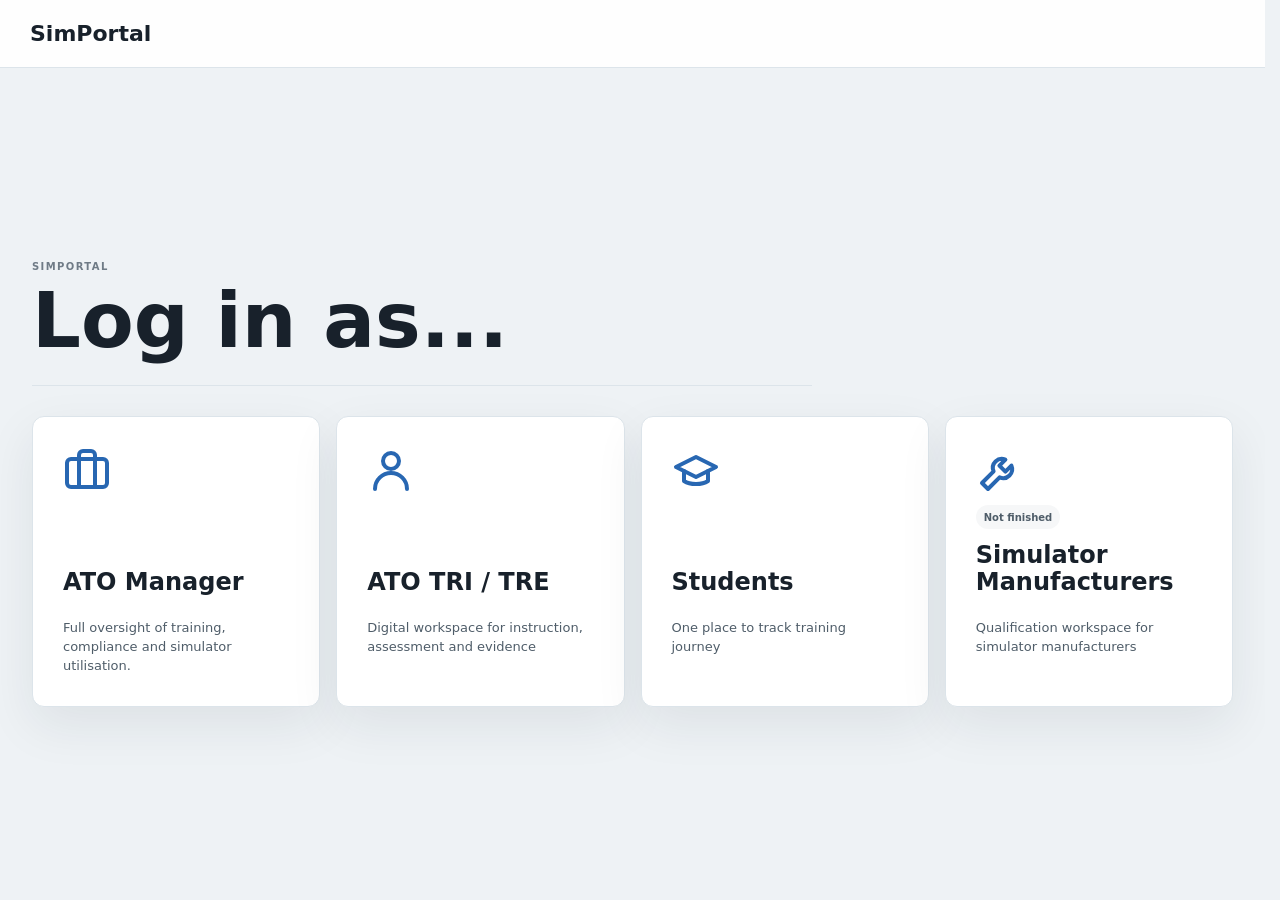
==== commit 8e3efc3c: "Fix manufacturer status and Reveal scaling" ====
--- a/demo.html
+++ b/demo.html
@@ -97,6 +97,7 @@
 
             <button class="login-card" type="button" data-role="manufacturer">
               <svg class="icon"><use href="#icon-wrench"></use></svg>
+              <div class="role-status status-badge pending">Not finished</div>
               <strong>Simulator Manufacturers</strong>
               <span>Qualification workspace for simulator manufacturers</span>
             </button>
@@ -184,6 +185,7 @@
               </div>
               <div class="readiness-card">
                 <span>Qualification readiness</span>
+                <div class="status-badge pending">Not finished</div>
                 <strong>82%</strong>
                 <small>18 open evidence gaps</small>
               </div>
--- a/styles.css
+++ b/styles.css
@@ -1803,7 +1803,7 @@
   min-height: 275px;
   padding: 30px;
   display: grid;
-  grid-template-rows: 58px 98px minmax(42px, auto);
+  grid-template-rows: 58px 32px 82px minmax(42px, auto);
   align-items: start;
   justify-content: stretch;
   border-radius: 12px;
@@ -1812,12 +1812,20 @@
 }
 
 .login-card .icon {
+  grid-row: 1;
   width: 48px;
   height: 48px;
   color: var(--blue);
 }
 
+.login-card .role-status {
+  grid-row: 2;
+  width: max-content;
+  align-self: start;
+}
+
 .login-card strong {
+  grid-row: 3;
   min-height: 58px;
   margin: 0 0 9px;
   display: flex;
@@ -1829,6 +1837,7 @@
 
 .login-card span,
 .login-card small {
+  grid-row: 4;
   min-height: 42px;
   color: var(--muted-light);
   font-size: 13px;
@@ -2304,6 +2313,11 @@
   font-size: 12px;
 }
 
+.readiness-card .status-badge {
+  width: max-content;
+  margin: 10px 0 12px;
+}
+
 .readiness-card strong {
   margin: 4px 0;
   color: var(--green);
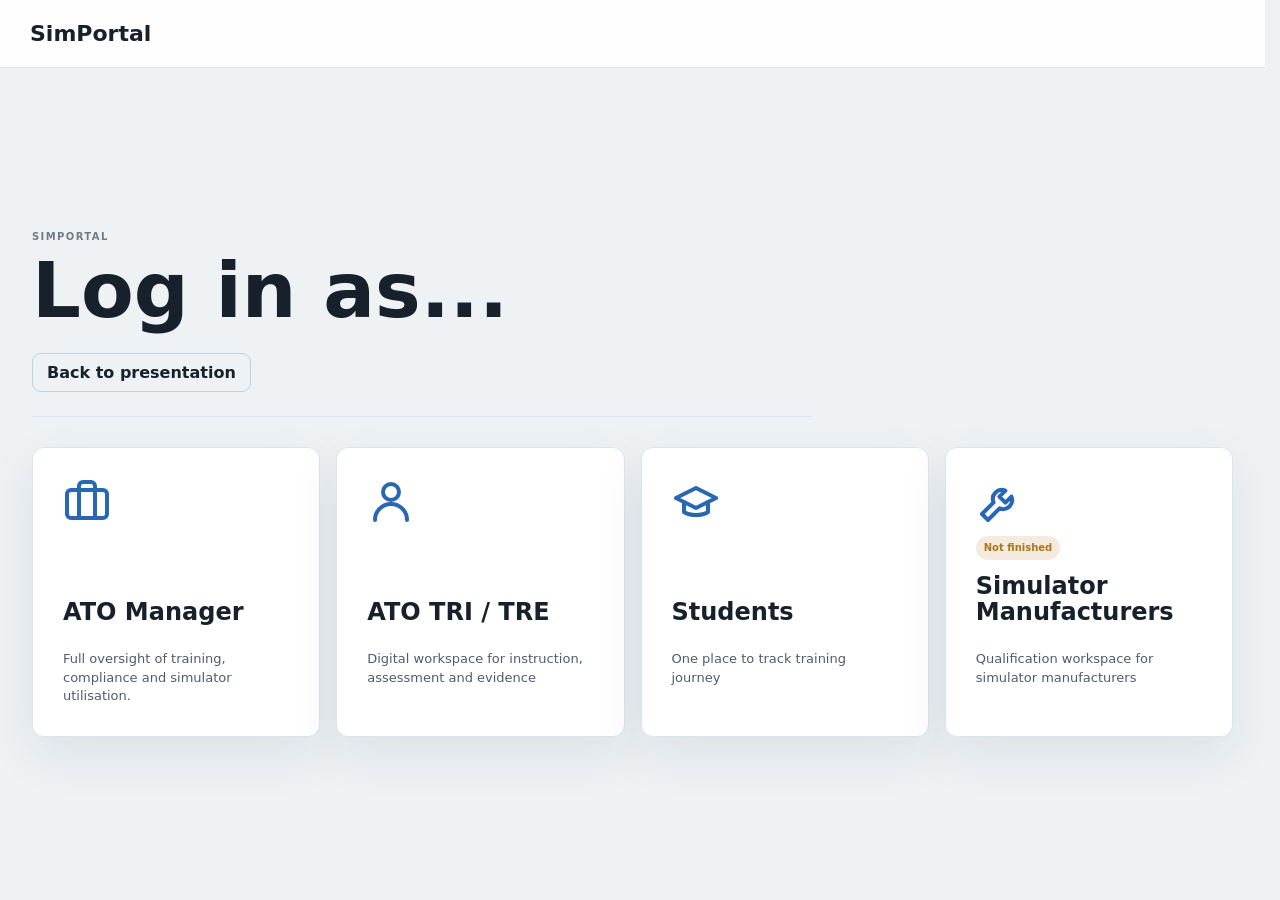
==== commit 11cd97a0: "Add demo navigation and manufacturer status styling" ====
--- a/demo.html
+++ b/demo.html
@@ -74,6 +74,7 @@
           <div class="login-hero">
             <div class="eyebrow">SimPortal</div>
             <h1>Log in as...</h1>
+            <a class="btn ghost login-back" href="index.html">Back to presentation</a>
           </div>
 
           <div class="login-grid">
@@ -97,7 +98,7 @@
 
             <button class="login-card" type="button" data-role="manufacturer">
               <svg class="icon"><use href="#icon-wrench"></use></svg>
-              <div class="role-status status-badge pending">Not finished</div>
+              <div class="role-status status-badge warning">Not finished</div>
               <strong>Simulator Manufacturers</strong>
               <span>Qualification workspace for simulator manufacturers</span>
             </button>
@@ -113,7 +114,7 @@
               <h1 id="portalTitle"></h1>
               <p id="portalSummary"></p>
             </div>
-            <button class="btn ghost" type="button" id="switchRoleButton">Switch role</button>
+            <button class="btn ghost" type="button" id="switchRoleButton">Back to Login screen</button>
           </div>
 
           <section id="scheduleArea">
@@ -185,7 +186,7 @@
               </div>
               <div class="readiness-card">
                 <span>Qualification readiness</span>
-                <div class="status-badge pending">Not finished</div>
+                <div class="status-badge warning">Not finished</div>
                 <strong>82%</strong>
                 <small>18 open evidence gaps</small>
               </div>
--- a/styles.css
+++ b/styles.css
@@ -167,6 +167,10 @@
   color: var(--text);
 
   font-weight: 650;
+}
+
+a.btn {
+  text-decoration: none;
 }
 
 .btn:hover {
@@ -755,6 +759,11 @@
 .status-badge.pending {
   color: var(--muted-light);
   background: rgba(173, 179, 188, .11);
+}
+
+.status-badge.warning {
+  color: var(--amber);
+  background: var(--amber-soft);
 }
 
 
@@ -1789,6 +1798,13 @@
   max-width: 780px;
 }
 
+.login-back {
+  width: max-content;
+  margin-top: 22px;
+  display: inline-flex;
+  align-items: center;
+}
+
 .login-hero h1 {
   font-size: clamp(44px, 6vw, 84px);
   line-height: 1.04;
